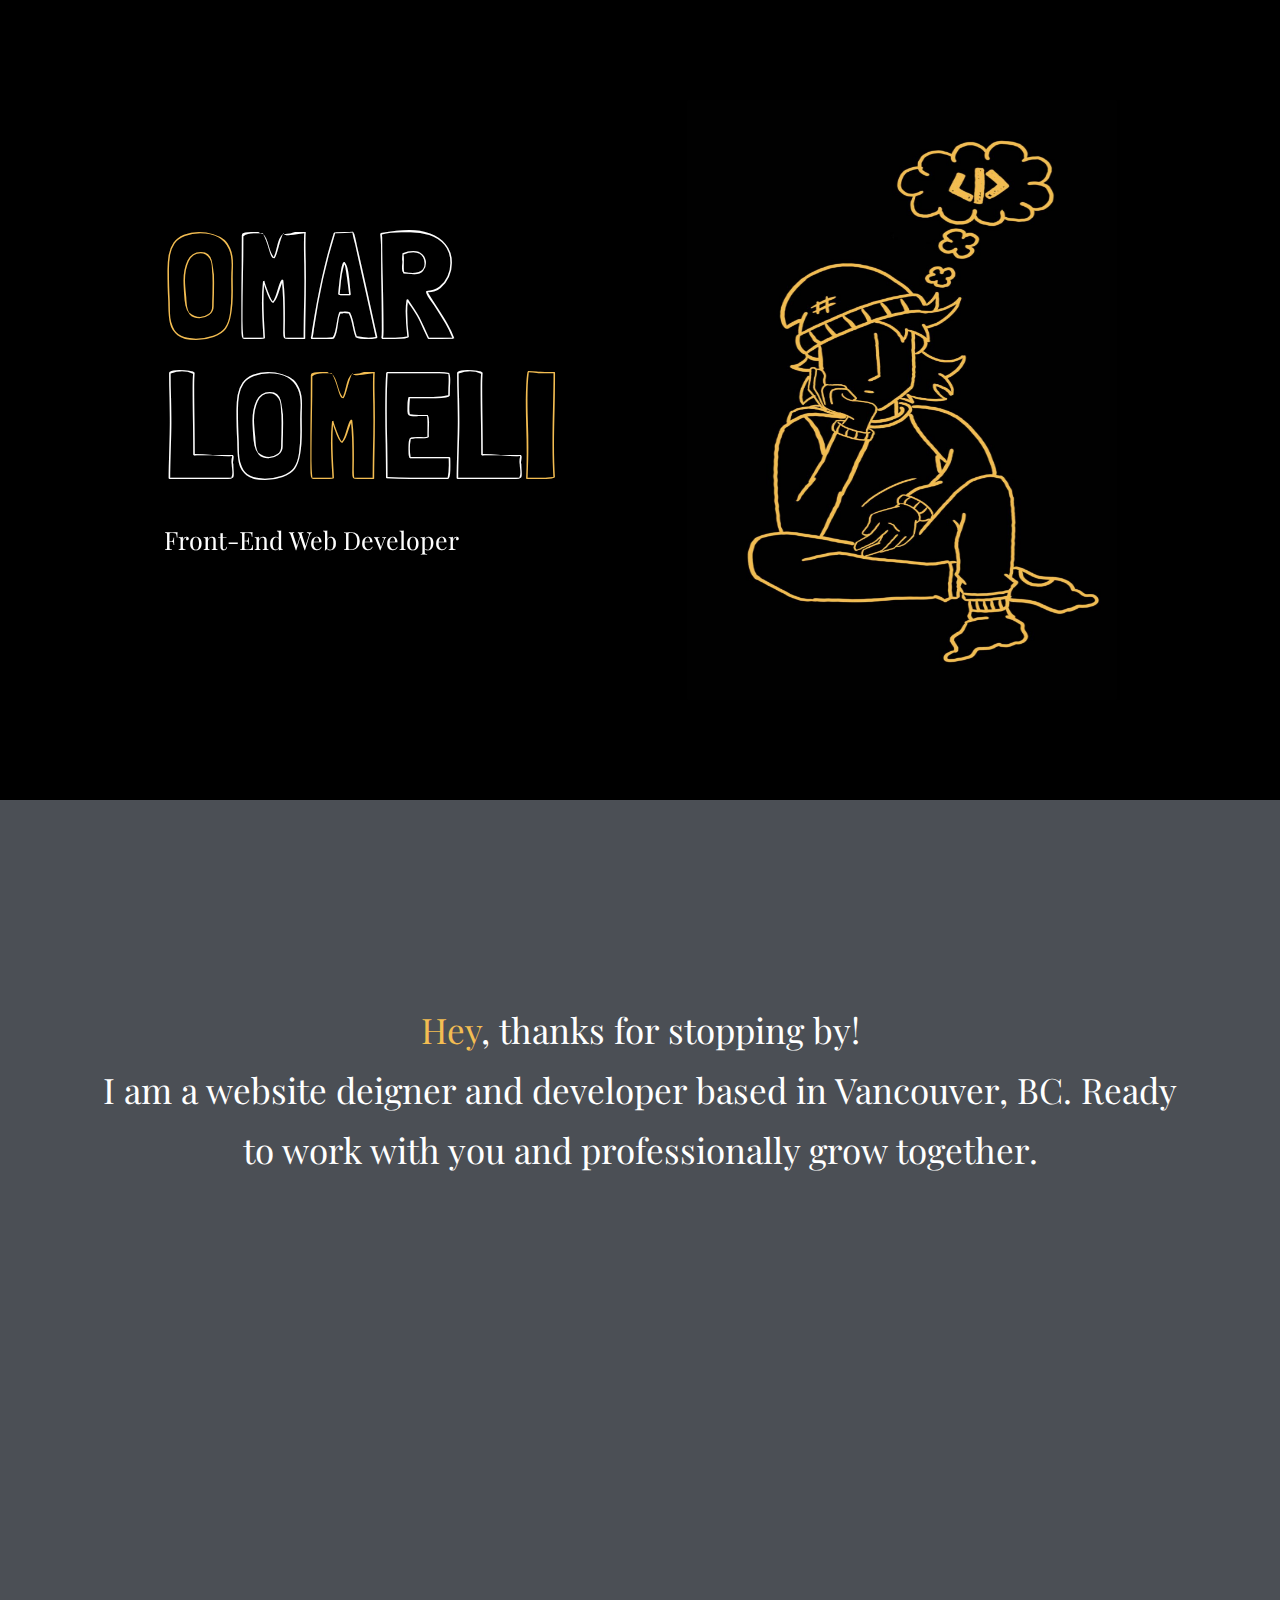
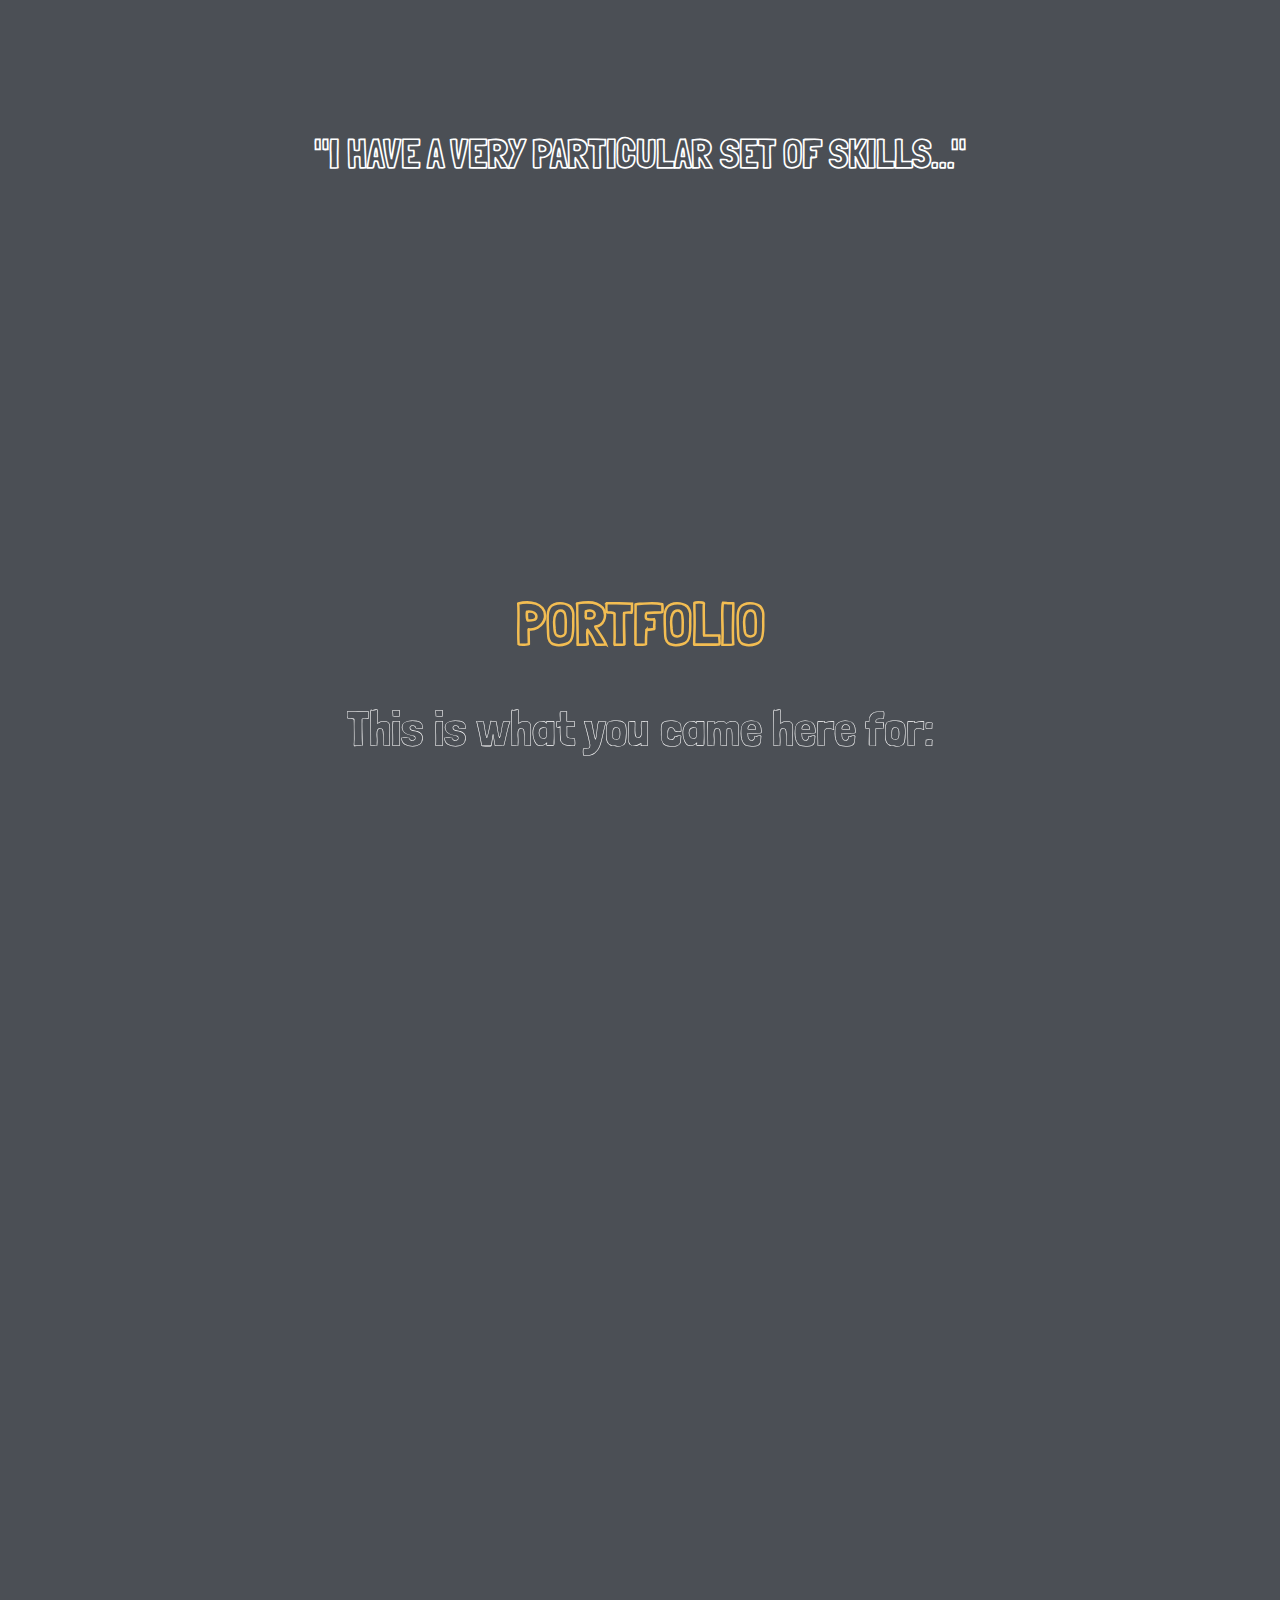
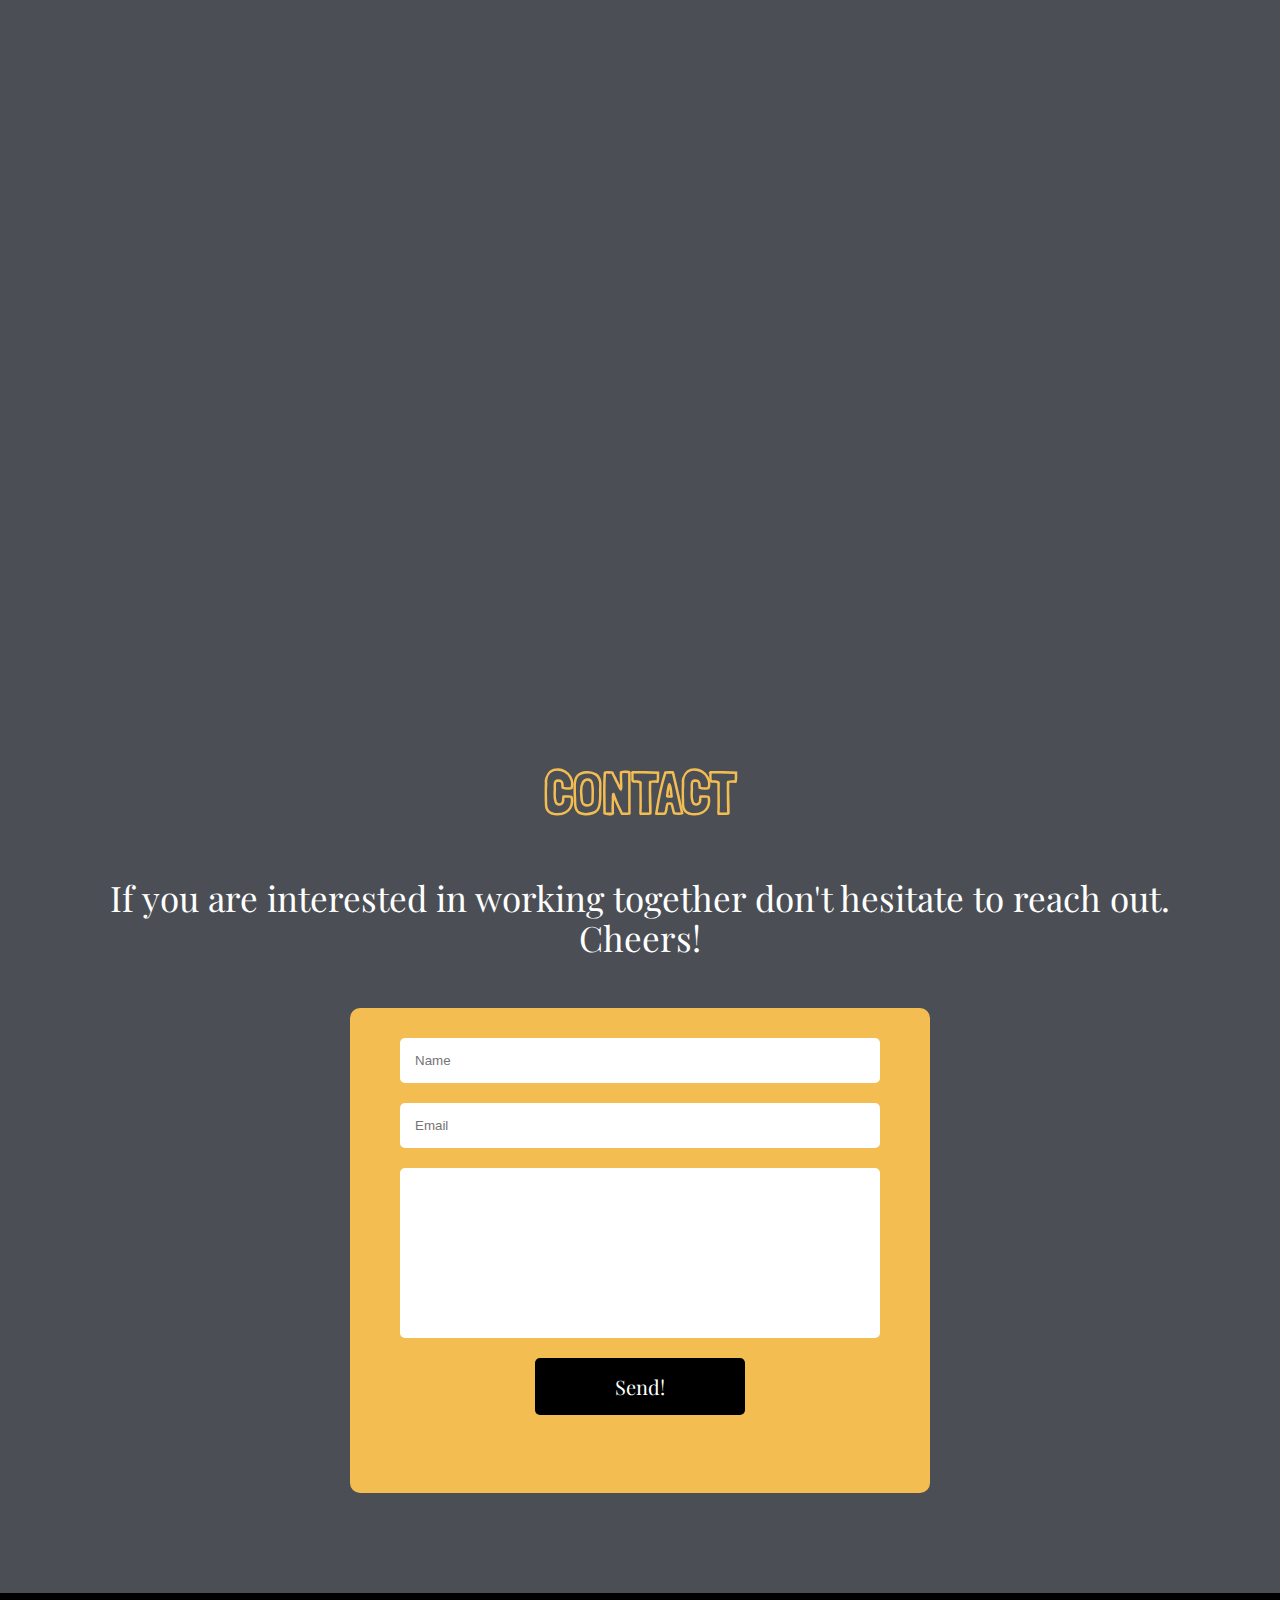
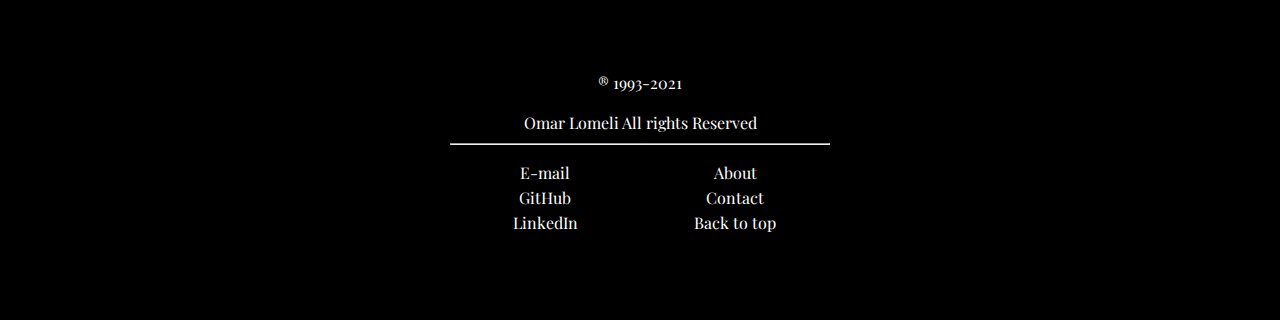
==== index.html @ af2bbfe7 "add fucntional contact form" ====
<!DOCTYPE html>
<html lang="en">
<head>
    <meta charset="UTF-8">
    <meta http-equiv="X-UA-Compatible" content="IE=edge">
    <meta name="viewport" content="width=device-width, initial-scale=1.0">
    <meta name="description" content="omar Lomeli front-end web developer portfolio website">
    <meta name="keywords" content="web, developer, front-end, design, resume, portfolio, vancouver HTML, CSS, JavaScript, sass">
    <link rel="stylesheet" href="css/style.css">
    <!-- fav icon  -->
    <link rel="apple-touch-icon" sizes="180x180" href="images/apple-touch-icon.png">
    <link rel="icon" type="image/png" sizes="32x32" href="images/favicon-32x32.png">
    <link rel="icon" type="image/png" sizes="16x16" href="images/favicon-16x16.png">
    <link rel="manifest" href="/site.webmanifest">
    <!-- AOS animation  -->
    <link href="https://unpkg.com/aos@2.3.1/dist/aos.css" rel="stylesheet">
    <!-- font awesome  -->
    <link rel="stylesheet" href="https://pro.fontawesome.com/releases/v5.10.0/css/all.css" integrity="sha384-AYmEC3Yw5cVb3ZcuHtOA93w35dYTsvhLPVnYs9eStHfGJvOvKxVfELGroGkvsg+p" crossorigin="anonymous"/>
    <title>Omar Lomeli &reg;</title>
</head>
<body>
    <nav class='main-nav'>
        <i data-aos="fade-left" data-aos-delay="300" class="fas fa-bars menu"></i>
        <div class='ham-menu'>
            <ul>
                <li class='menu-link'><a href="#portfolio">Portfolio</a></li>
                <li><a href="about.html">About</a></li>
                <li class='menu-link'><a href="#contact">Contact</a></li>
            </ul>
        </div>
    </nav>
    <section class='hero'>
        <div class="container">
            <h1 data-aos="fade-down" data-aos-delay="400" ><span>o</span>mar<br>lo<span>m</span>el<span>i</span></h1>
            <p data-aos="fade-down" data-aos-delay="550">Front-End Web Developer</p>
        </div>

        <div data-aos="fade-left" data-aos-once="true" data-aos-delay="1000"class='illustration-container'>
            <img class="hero-illustration" src="images/Me 2.png" alt="omar">
        </div>
    </section>
    <main>
        <section class='intro'>
            <div class="description">
                <p><span>Hey</span>, thanks for stopping by!<br> I am a website deigner and 
                developer based in Vancouver, BC. Ready to work with you and professionally grow together.</p>
            </div>

            <div class="profile">
                <img data-aos="fade-up-right" class='me-pic' src="images/me.JPG" alt="profile-omar">
            </div>

            <!-- <div class="van-skyline">
                <img src="#" alt="van-sky">
            </div> -->
        </section>

        <section class='skills-container'>
            <div>
                <h2>"I have a very particular set of skills..."</h2>
            </div>

            <div class='icons-container'>
                <i  data-aos="fade-up"  data-aos-delay="300" data-aos-once="true" class="fab fa-html5"></i>
                <i  data-aos="fade-up"  data-aos-delay="400" data-aos-once="true" class="fab fa-css3-alt"></i>
                <i  data-aos="fade-up"  data-aos-delay="500" data-aos-once="true" class="fab fa-js"></i>
                <i  data-aos="fade-up"  data-aos-delay="600" data-aos-once="true" class="fab fa-npm"></i>
                <i  data-aos="fade-up"  data-aos-delay="700" data-aos-once="true" class="fab fa-sass"></i>
                <i  data-aos="fade-up"  data-aos-delay="800" data-aos-once="true" class="fab fa-gulp"></i>
                <i  data-aos="fade-up"  data-aos-delay="900" data-aos-once="true" class="fab fa-node"></i>
                <i  data-aos="fade-up"  data-aos-delay="900" data-aos-once="true" class="fas fa-mobile-alt"></i>
            </div>
        </section>

        <section id="portfolio">
            <div>
                <h2>portfolio</h2>
                <p class='cheeky-txt'>This is what you came here for:</p>
            </div>
            <div class='desk-tabl-grid'>
                <div data-aos="fade-right" data-aos-once="true" class="portfolio-cards">
                    <img class='project-images' src="images/instanews.png" alt="project-one">
                    <div class='prjct-descrptn'>
                        <h3>New york Times API</h3>
                        <hr>
                        <p>One page website that fetches the
                            New York times top news of the 
                            Day using its API.
                            </p>
                        <a href="https://om-an27.github.io/Instanews/" target='_blank'>See it <span>live</span>!</a>
                        <!-- <span class='tooltip'>Code</span> -->
                    </div>
                    <!-- <i class="fas fa-code imgs"></i> -->
                </div>
                <div data-aos="fade-left" data-aos-once="true" class="portfolio-cards">
                    <img class='project-images' src="images/aloha.png" alt="project-one">
                    <div class='prjct-descrptn'>
                        <h3>Aloha Clothing</h3>
                        <hr>
                        <p>One page clothing website 
                            That shows the latest trends of products of the store!                    
                            </p>
                        <a href="https://om-an27.github.io/Aloha-Website/" target='_blank'>See it <span>live</span>!</a>
                    </div>
                    <!-- <i class="fas fa-code imgs"></i> -->
                </div>
                <div data-aos="fade-right" data-aos-once="true"class="portfolio-cards">
                    <img class='project-images' src="images/wedding.png" alt="project-one">
                    <div class='prjct-descrptn'>
                        <h3>My Wedding</h3>
                        <hr>
                        <p>My own  personal website for  
                            The day I tie the knot. You can come
                            If you want, just let me know. 
                            </p>
                        <a href="https://om-an27.github.io/Wedding-Website/" target='_blank'>See it <span>live</span>!</a>
                    </div>
                    <!-- <a href="https://github.com/OM-AN27/Wedding-Website"><i class="fas fa-code imgs"></i></a> -->
                </div>
                <div data-aos="fade-right" data-aos-once="true"class="portfolio-cards weather-card">
                   
                </div>
            </div>
        </section>

        <section id='contact'>
            <div>
                <h2>contact</h2>
                <p>If you are interested in working together don't hesitate to reach out. Cheers!</p>
            </div>
        </section>
    </main>
    
    <section class='contact-form'>
        <form action='https://formspree.io/f/mvodnyba' method="POST">
            <input name='name' type="text" placeholder="Name" required>
            <input name='email' type="email" placeholder="Email" required>
            <textarea name="message" id="" cols="30" rows="10"></textarea>
            <button class='sbmt-btn' onclick='alert("Thnak you! I will get back to you as soon as i can.")'type="submit">Send!</button>
        </form>
        <div class='contact-icons'>
           <a href="mailto:o.a.1027@outlook.com"><i class="fas fa-at"></i></a>
            <a href="https://github.com/OM-AN27"><i class="fab fa-github"></i></a>
            <a href="https://www.linkedin.com/in/omar-lomeli/"><i class="fab fa-linkedin"></i></a>
        </div>
    </section>

    <footer>
        <div>
            <p>&reg; 1993-2021</p>
            <p class='brand'>Omar Lomeli All rights Reserved</p>
            <hr>
            <div class="footer-list-grid">
                <div>
                    <ul>
                        <li><a href="mailto:o.a.1027@outlook.com">E-mail</a></li>
                        <li><a href="https://github.com/OM-AN27">GitHub</a></li>
                        <li><a href="https://www.linkedin.com/in/omar-lomeli/">LinkedIn</a></li>
                    </ul>
                </div>
                <div>
                    <ul>
                        <li><a href="about.html">About</a></li>
                        <li><a href="#contact">Contact</a></li>
                        <li><a href="#">Back to top</a></li>
                    </ul>
                </div>
            </div>
        </div>

        <!-- <div>
            <img src="#" alt="van-sky-white">
        </div> -->
    </footer>
    <script src="https://ajax.googleapis.com/ajax/libs/jquery/3.5.1/jquery.min.js"></script>
    <script src="js/main.js"></script>
    <script src="https://unpkg.com/aos@2.3.1/dist/aos.js"></script>
    <script> AOS.init();</script>
</body>
</html>
---- css/style.css ----
@import url("https://fonts.googleapis.com/css2?family=Londrina+Outline&family=Playfair+Display&display=swap");
* {
  margin: 0;
  padding: 0;
  box-sizing: border-box; }

html {
  scroll-behavior: smooth; }

body {
  background-color: #4b4f55; }

main {
  padding: 0px 40px; }
  @media screen and (min-width: 600px) {
    main {
      padding: 0px 100px; } }

section {
  margin-bottom: 100px; }
  @media screen and (min-width: 1240px) {
    section {
      margin-bottom: 200px; } }

span {
  color: #f3bd52; }

hr {
  color: #f3bd52; }

a {
  text-decoration: none;
  color: white; }

li {
  list-style: none;
  font-family: "Playfair Display", serif; }

h1 {
  text-transform: uppercase;
  font-family: "Londrina Outline";
  font-size: 90px;
  font-weight: 1;
  color: white;
  line-height: 80px; }
  @media screen and (min-width: 600px) {
    h1 {
      font-size: 96px; } }
  @media screen and (min-width: 1240px) {
    h1 {
      font-size: 150px;
      line-height: 140px; } }

h2 {
  text-align: center;
  text-transform: uppercase;
  font-family: "Londrina Outline";
  color: #f3bd52;
  font-size: 40px; }
  @media screen and (min-width: 600px) {
    h2 {
      font-size: 60px; } }

p {
  font-family: "Playfair Display", serif;
  color: #fff;
  font-size: 27px;
  line-height: 40px; }
  @media screen and (min-width: 600px) {
    p {
      font-size: 25px; } }
  @media screen and (min-width: 1240px) {
    p {
      font-size: 35px; } }

.main-nav {
  position: fixed;
  width: 100%;
  text-align: end;
  background-color: black;
  z-index: 1000; }
  .main-nav i {
    font-size: 30px;
    color: #f3bd52;
    margin: 30px;
    cursor: pointer; }
    .main-nav i:hover {
      color: white; }
  .main-nav .ham-menu {
    display: none; }
  .main-nav .active {
    display: flex;
    justify-content: center;
    align-items: center;
    width: 100%;
    height: 100vh;
    position: absolute;
    z-index: 99;
    background-color: #f3bd52;
    text-align: center; }
    .main-nav .active li {
      font-size: 30px;
      margin-top: 20px; }

.hero {
  display: flex;
  flex-direction: column;
  justify-content: center;
  width: 100%;
  height: 800px;
  background-color: black;
  padding: 0px 40px; }
  @media screen and (min-width: 600px) {
    .hero {
      flex-direction: row;
      justify-content: space-around;
      align-items: center;
      padding: 0px 100px; } }
  .hero p {
    font-size: 25px;
    margin-bottom: 10px; }
    @media screen and (min-width: 1240px) {
      .hero p {
        margin: 25px 0px; } }
  .hero .illustration-container {
    display: flex;
    justify-content: center;
    margin-top: 30px; }
    @media screen and (min-width: 1240px) {
      .hero .illustration-container {
        margin-top: 0; } }
    .hero .illustration-container .hero-illustration {
      width: 280px;
      height: 350px; }
      @media screen and (min-width: 1240px) {
        .hero .illustration-container .hero-illustration {
          width: 430px;
          height: 600px; } }

@media screen and (min-width: 600px) {
  .intro {
    display: grid;
    grid-template-columns: 1fr;
    align-items: center; } }
.intro .profile {
  display: flex;
  justify-content: center;
  margin: 50px 0px;
  position: relative; }
  @media screen and (min-width: 1240px) {
    .intro .profile {
      margin: 0; } }
.intro .me-pic {
  width: 170px;
  height: 170px;
  border-radius: 50%; }
  @media screen and (min-width: 600px) {
    .intro .me-pic {
      width: 190px;
      height: 190px; } }
  @media screen and (min-width: 1240px) {
    .intro .me-pic {
      width: 300px;
      height: 300px;
      margin-top: 50px; } }
@media screen and (min-width: 600px) {
  .intro p {
    text-align: center; } }
@media screen and (min-width: 1240px) {
  .intro p {
    line-height: 60px; } }

.skills-container h2 {
  font-size: 30px;
  color: white;
  margin-bottom: 90px; }
  @media screen and (min-width: 600px) {
    .skills-container h2 {
      font-size: 40px; } }
.skills-container .icons-container {
  display: grid;
  grid-template-columns: 1fr 1fr;
  text-align: center; }
  @media screen and (min-width: 600px) {
    .skills-container .icons-container {
      grid-template-columns: repeat(3, 1fr); } }
  @media screen and (min-width: 1240px) {
    .skills-container .icons-container {
      grid-template-columns: repeat(4, 1fr); } }
  .skills-container .icons-container i {
    font-size: 80px;
    color: white;
    margin: 30px 0px; }

#portfolio h2 {
  margin-bottom: 50px; }
#portfolio .cheeky-txt {
  color: white;
  font-family: "Londrina Outline";
  font-size: 30px;
  margin-bottom: 50px; }
  @media screen and (min-width: 600px) {
    #portfolio .cheeky-txt {
      text-align: center; } }
  @media screen and (min-width: 1240px) {
    #portfolio .cheeky-txt {
      font-size: 50px;
      margin-bottom: 100px; } }
#portfolio .desk-tabl-grid {
  display: grid;
  grid-template-columns: 1fr;
  gap: 20px;
  overflow: hidden; }
  @media screen and (min-width: 600px) {
    #portfolio .desk-tabl-grid {
      grid-template-columns: repeat(2, 1fr); } }
  @media screen and (min-width: 1240px) {
    #portfolio .desk-tabl-grid {
      grid-template-columns: repeat(2, 1fr); } }
#portfolio .portfolio-cards {
  background-color: #0009;
  border-radius: 5px;
  font-family: "Playfair Display", serif;
  position: relative; }
  #portfolio .portfolio-cards .project-images {
    width: 100%;
    height: 200px; }
    @media screen and (min-width: 1240px) {
      #portfolio .portfolio-cards .project-images {
        height: 400px; } }
  #portfolio .portfolio-cards .prjct-descrptn {
    padding: 30px; }
  #portfolio .portfolio-cards h3 {
    color: white;
    margin-bottom: 12px; }
  #portfolio .portfolio-cards p {
    font-size: 16px;
    color: #fff9;
    line-height: 30px;
    margin: 20px 0px 40px; }
  #portfolio .portfolio-cards a {
    padding: 10px;
    border: 2px solid white;
    border-radius: 5px; }
  #portfolio .portfolio-cards .w-overlay {
    display: flex;
    justify-content: center;
    align-items: center;
    background-image: linear-gradient(90deg, rgba(0, 0, 0, 0.3), rgba(0, 0, 0, 0.3)), url("../images/vancouver.jpg");
    background-repeat: no-repeat;
    background-size: cover;
    border-radius: 0px; }
  #portfolio .portfolio-cards .forecast-degrees {
    font-size: 80px;
    color: white; }
  #portfolio .portfolio-cards .tooltip {
    visibility: visible;
    width: 60px;
    background-color: #555;
    color: white;
    text-align: center;
    border-radius: 6px;
    padding: 5px 0;
    position: absolute;
    right: 10px;
    bottom: 60px; }
    #portfolio .portfolio-cards .tooltip::after {
      content: "";
      position: absolute;
      top: 100%;
      left: 80%;
      margin-left: -5px;
      border-width: 5px;
      border-style: solid;
      border-color: #555 transparent transparent transparent; }
  #portfolio .portfolio-cards i {
    font-size: 30px;
    position: absolute;
    right: 10px;
    bottom: 10px;
    color: white;
    cursor: pointer; }
    #portfolio .portfolio-cards i:hover {
      color: #f3bd52;
      transition: .2s ease; }

#contact {
  margin-bottom: 0; }
  #contact p {
    color: white;
    text-align: center;
    margin: 50px 0px; }

.contact-form {
  margin-bottom: 0;
  background-color: #f3bd52; }
  @media screen and (min-width: 600px) {
    .contact-form {
      margin: 0px 100px 100px;
      border-radius: 10px; } }
  @media screen and (min-width: 1240px) {
    .contact-form {
      margin: 0px 350px 100px; } }
  .contact-form form {
    display: flex;
    flex-direction: column;
    padding: 20px; }
    @media screen and (min-width: 600px) {
      .contact-form form {
        padding: 20px 50px; } }
  .contact-form input {
    border: none;
    border-radius: 5px;
    padding: 15px;
    margin: 10px 0px; }
  .contact-form textarea {
    border: none;
    border-radius: 5px;
    margin: 10px 0px;
    padding: 10px;
    resize: none; }
  .contact-form .sbmt-btn {
    font-family: "Playfair Display", serif;
    color: white;
    font-size: 20px;
    margin-top: 10px;
    padding: 15px;
    border: none;
    border-radius: 5px;
    background-color: black;
    cursor: pointer; }
    @media screen and (min-width: 1240px) {
      .contact-form .sbmt-btn {
        align-self: center;
        padding: 15px 80px; } }
  .contact-form .contact-icons {
    text-align: center; }
    .contact-form .contact-icons i {
      font-size: 50px;
      color: white;
      margin: 20px 15px 40px; }
      @media screen and (min-width: 1240px) {
        .contact-form .contact-icons i {
          font-size: 50px; } }

footer {
  background-color: black;
  color: white;
  padding: 41px; }
  @media screen and (min-width: 600px) {
    footer {
      padding: 70px 150px; } }
  @media screen and (min-width: 1240px) {
    footer {
      padding: 70px 450px; } }
  footer p {
    font-size: 16px; }
    @media screen and (min-width: 1240px) {
      footer p {
        text-align: center; } }
  footer .footer-list-grid {
    display: grid;
    grid-template-columns: 1fr 1fr;
    margin: 15px 0px; }
  footer ul {
    line-height: 25px; }
    @media screen and (min-width: 1240px) {
      footer ul {
        text-align: center; } }

.body-margn {
  padding: 0px 40px;
  margin-bottom: 100px; }
  @media screen and (min-width: 600px) {
    .body-margn {
      padding: 100px; } }

.abt-container {
  height: 50vh;
  display: flex;
  align-items: center; }
  .abt-container h1 {
    transform: translateY(-40px); }
    @media screen and (min-width: 600px) {
      .abt-container h1 {
        transform: translateY(-70px); } }

.abt-description p {
  font-size: 16px;
  color: white; }
  @media screen and (min-width: 600px) {
    .abt-description p {
      font-size: 20px; } }
  @media screen and (min-width: 1240px) {
    .abt-description p {
      font-size: 25px;
      line-height: 40px; } }

.home-button {
  display: flex;
  justify-content: center;
  margin-top: 50px; }
  @media screen and (min-width: 600px) {
    .home-button {
      margin-top: 80px; } }
  .home-button a {
    padding: 10px 50px;
    border: 1px solid #f3bd52;
    font-size: 20px;
    font-family: "Playfair Display", serif; }
    @media screen and (min-width: 1240px) {
      .home-button a:hover {
        background: #f3bd52;
        transition: .3s ease; } }

/*# sourceMappingURL=style.css.map */
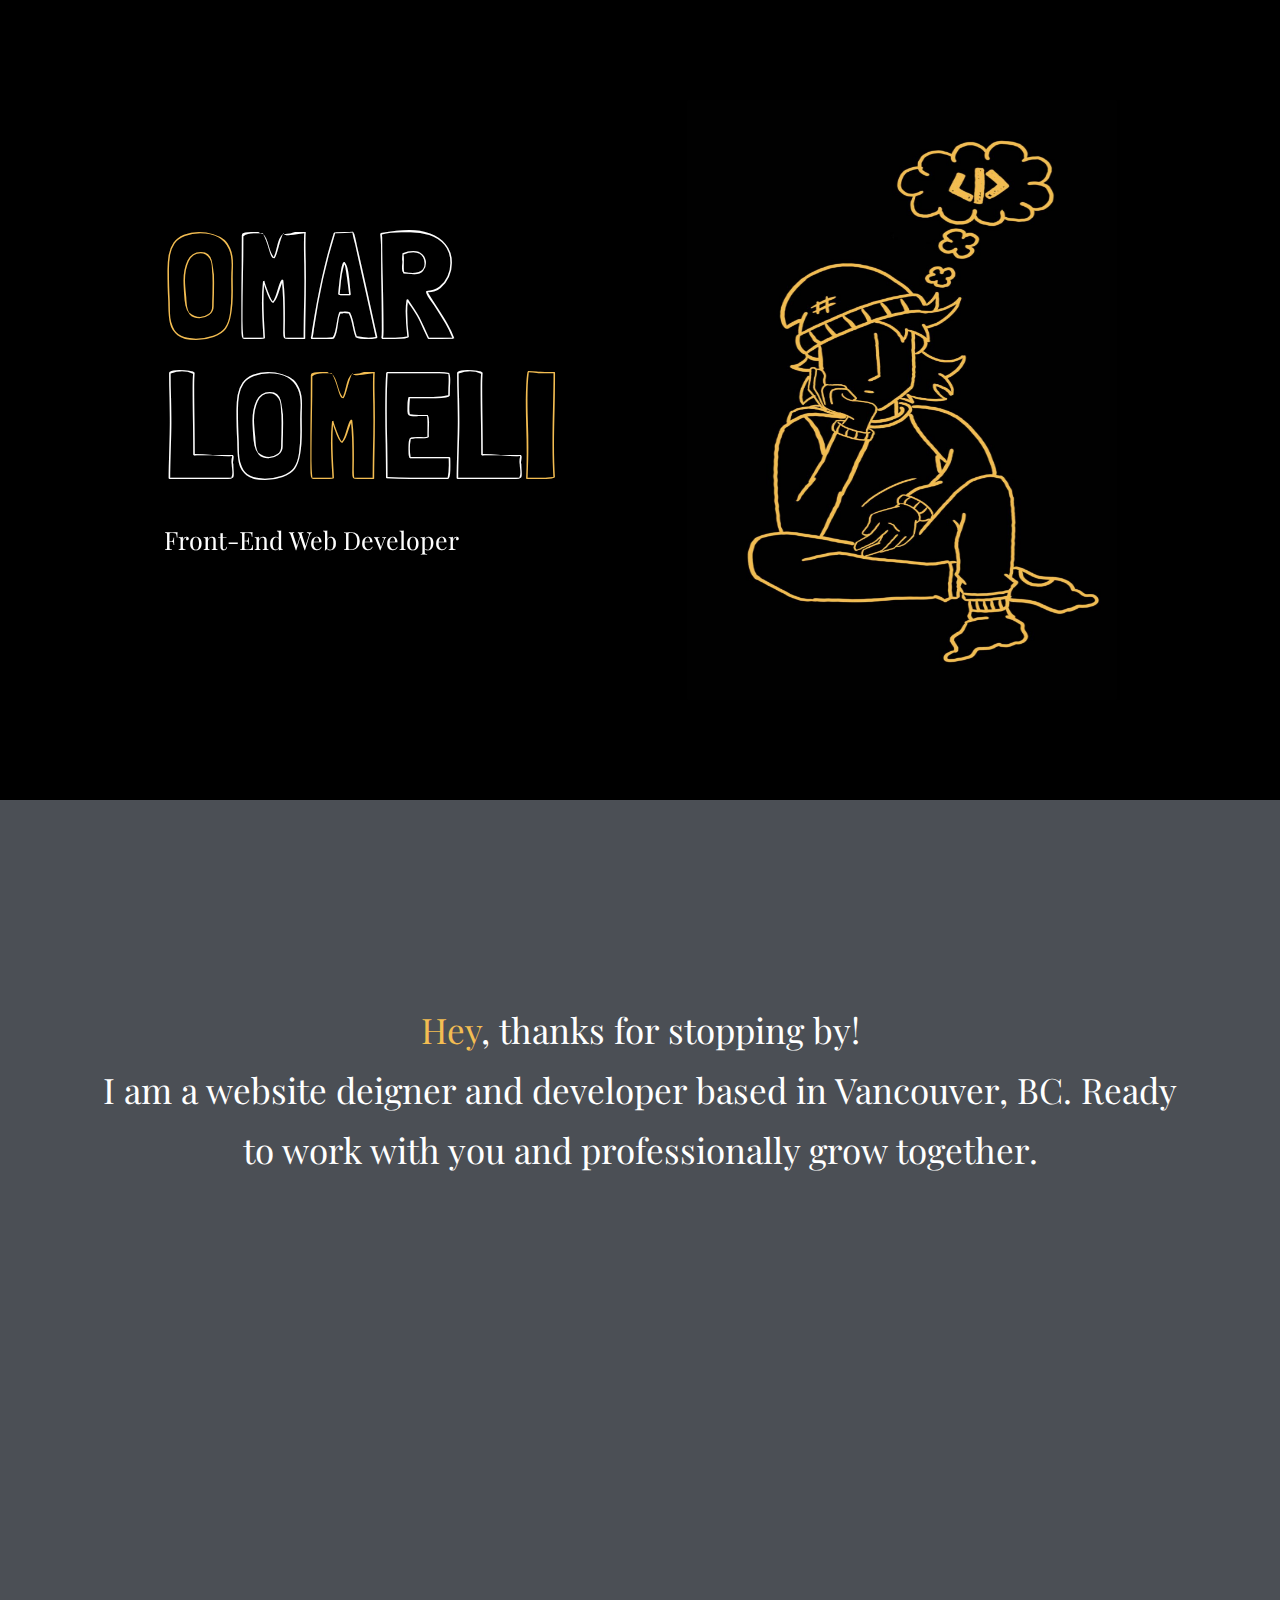
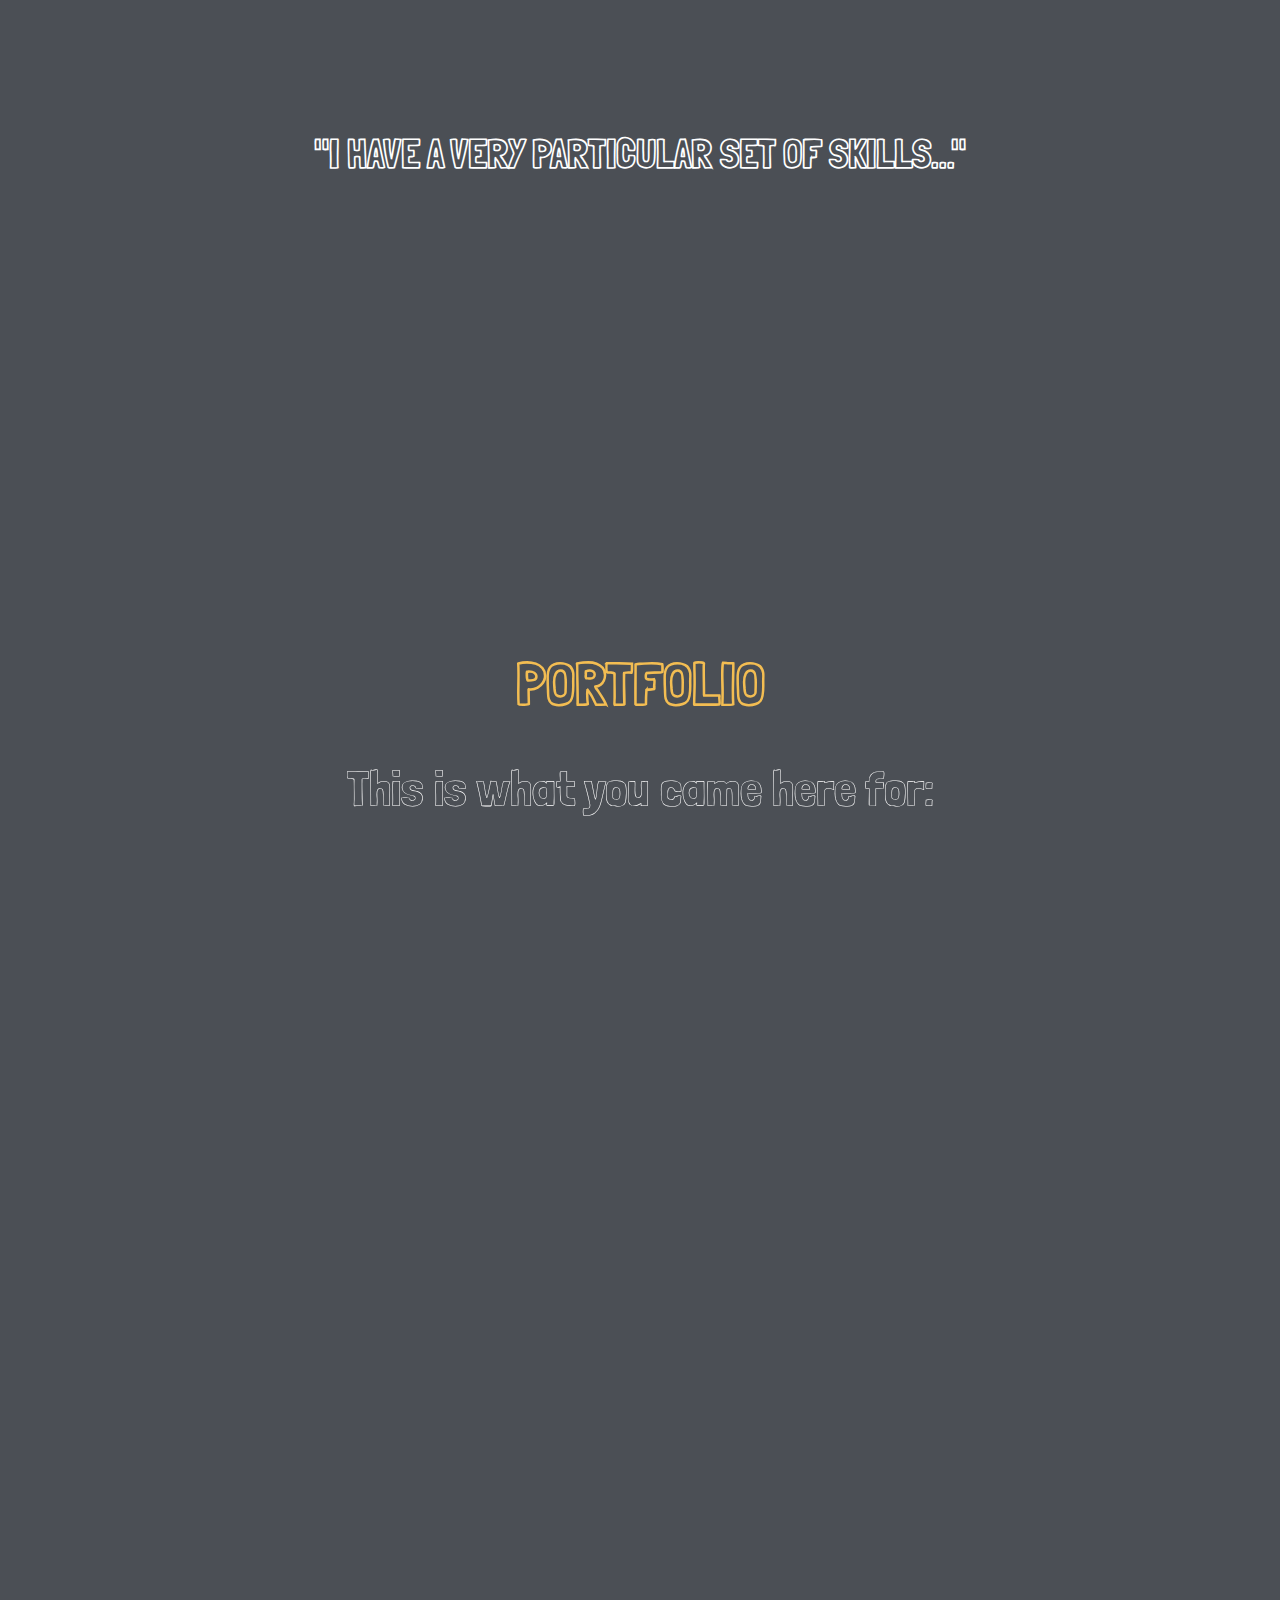
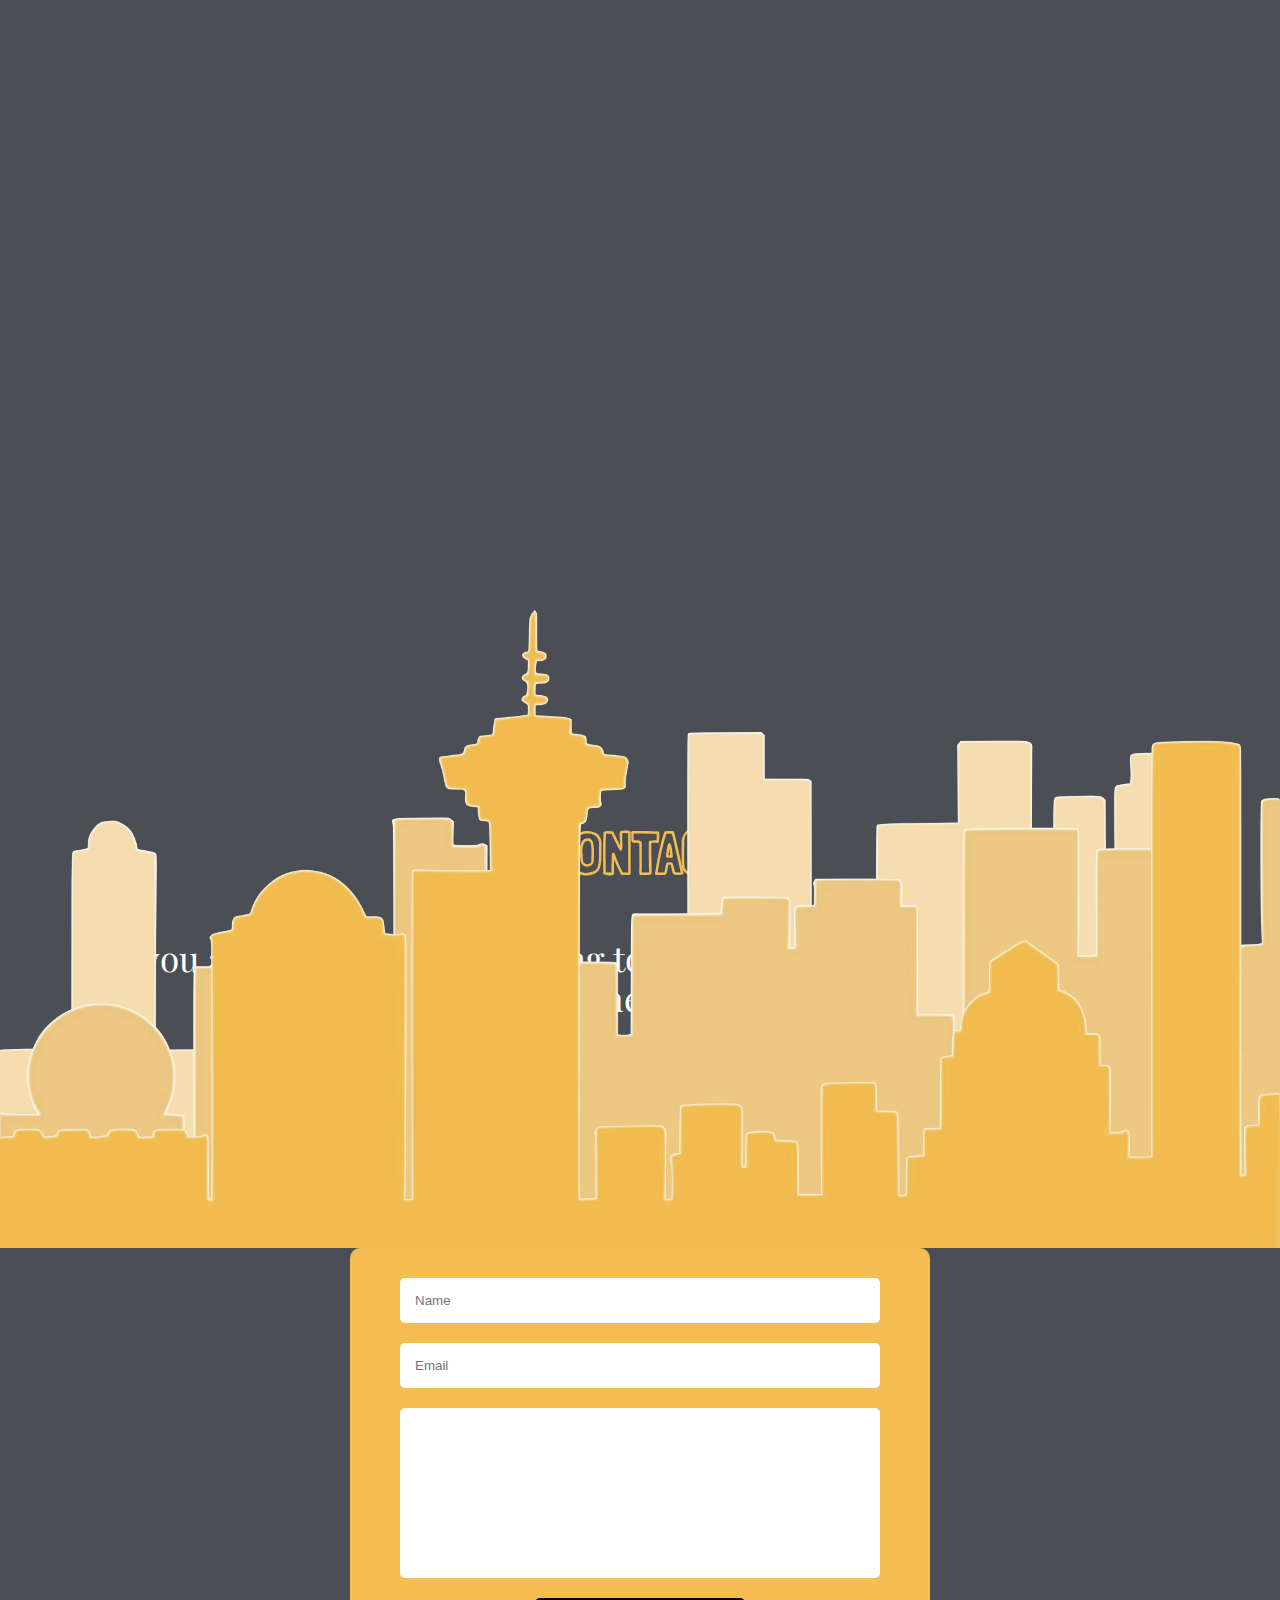
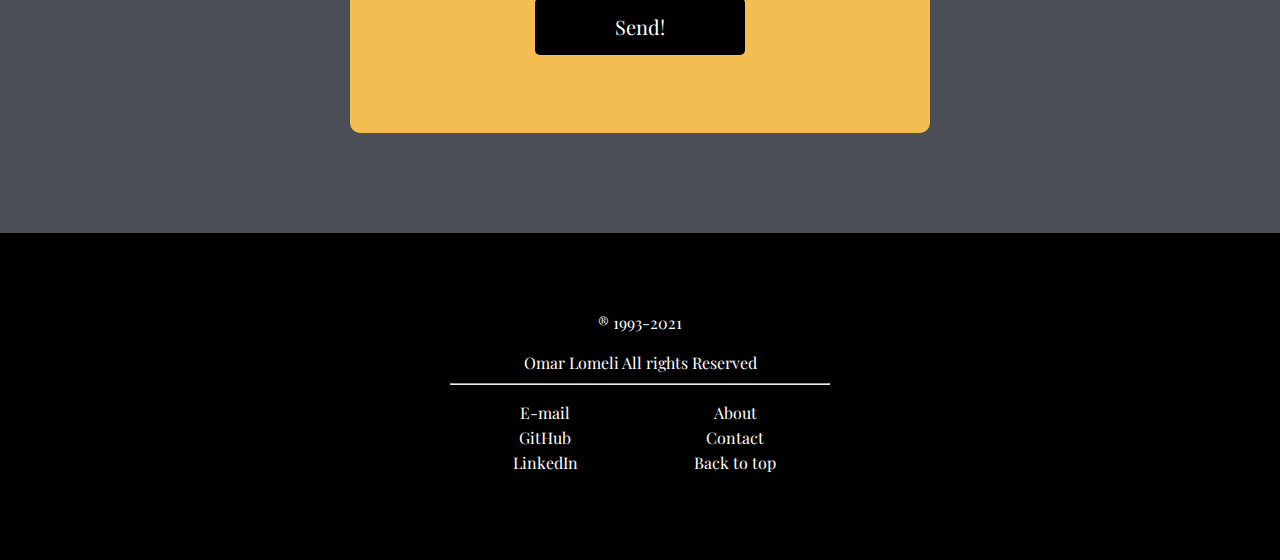
==== commit 7d09438c: "add vancouver illustration" ====
--- a/index.html
+++ b/index.html
@@ -39,20 +39,17 @@
             <img class="hero-illustration" src="images/Me 2.png" alt="omar">
         </div>
     </section>
+
     <main>
         <section class='intro'>
             <div class="description">
                 <p><span>Hey</span>, thanks for stopping by!<br> I am a website deigner and 
                 developer based in Vancouver, BC. Ready to work with you and professionally grow together.</p>
             </div>
-
+    
             <div class="profile">
                 <img data-aos="fade-up-right" class='me-pic' src="images/me.JPG" alt="profile-omar">
             </div>
-
-            <!-- <div class="van-skyline">
-                <img src="#" alt="van-sky">
-            </div> -->
         </section>
 
         <section class='skills-container'>
@@ -69,6 +66,7 @@
                 <i  data-aos="fade-up"  data-aos-delay="800" data-aos-once="true" class="fab fa-gulp"></i>
                 <i  data-aos="fade-up"  data-aos-delay="900" data-aos-once="true" class="fab fa-node"></i>
                 <i  data-aos="fade-up"  data-aos-delay="900" data-aos-once="true" class="fas fa-mobile-alt"></i>
+                <i  data-aos="fade-up"  data-aos-delay="1000" data-aos-once="true" class="fab fa-php"></i>
             </div>
         </section>
 
@@ -131,6 +129,11 @@
         </section>
     </main>
     
+    <div class="van-skyline">
+        <img class='van-1' src="images/Vanpng1.png" alt="van-sky">
+        <img class='van-2' src="images/Vanpng2.png" alt="van-sky">
+        <img class='van-3' src="images/Vanpng3.png" alt="van-sky">
+    </div>
     <section class='contact-form'>
         <form action='https://formspree.io/f/mvodnyba' method="POST">
             <input name='name' type="text" placeholder="Name" required>
--- a/css/style.css
+++ b/css/style.css
@@ -8,7 +8,9 @@
   scroll-behavior: smooth; }
 
 body {
-  background-color: #4b4f55; }
+  background-color: #4b4f55;
+  margin: 0 auto;
+  max-width: 1470px; }
 
 main {
   padding: 0px 40px; }
@@ -76,6 +78,7 @@
 .main-nav {
   position: fixed;
   width: 100%;
+  max-width: 1470px;
   text-align: end;
   background-color: black;
   z-index: 1000; }
@@ -291,6 +294,20 @@
     text-align: center;
     margin: 50px 0px; }
 
+.van-skyline {
+  position: relative;
+  height: 180px; }
+  .van-skyline img {
+    position: absolute;
+    bottom: 0;
+    width: 100%; }
+  .van-skyline .van-1 {
+    z-index: 3; }
+  .van-skyline .van-2 {
+    z-index: 2; }
+  .van-skyline .van-3 {
+    z-index: 1; }
+
 .contact-form {
   margin-bottom: 0;
   background-color: #f3bd52; }
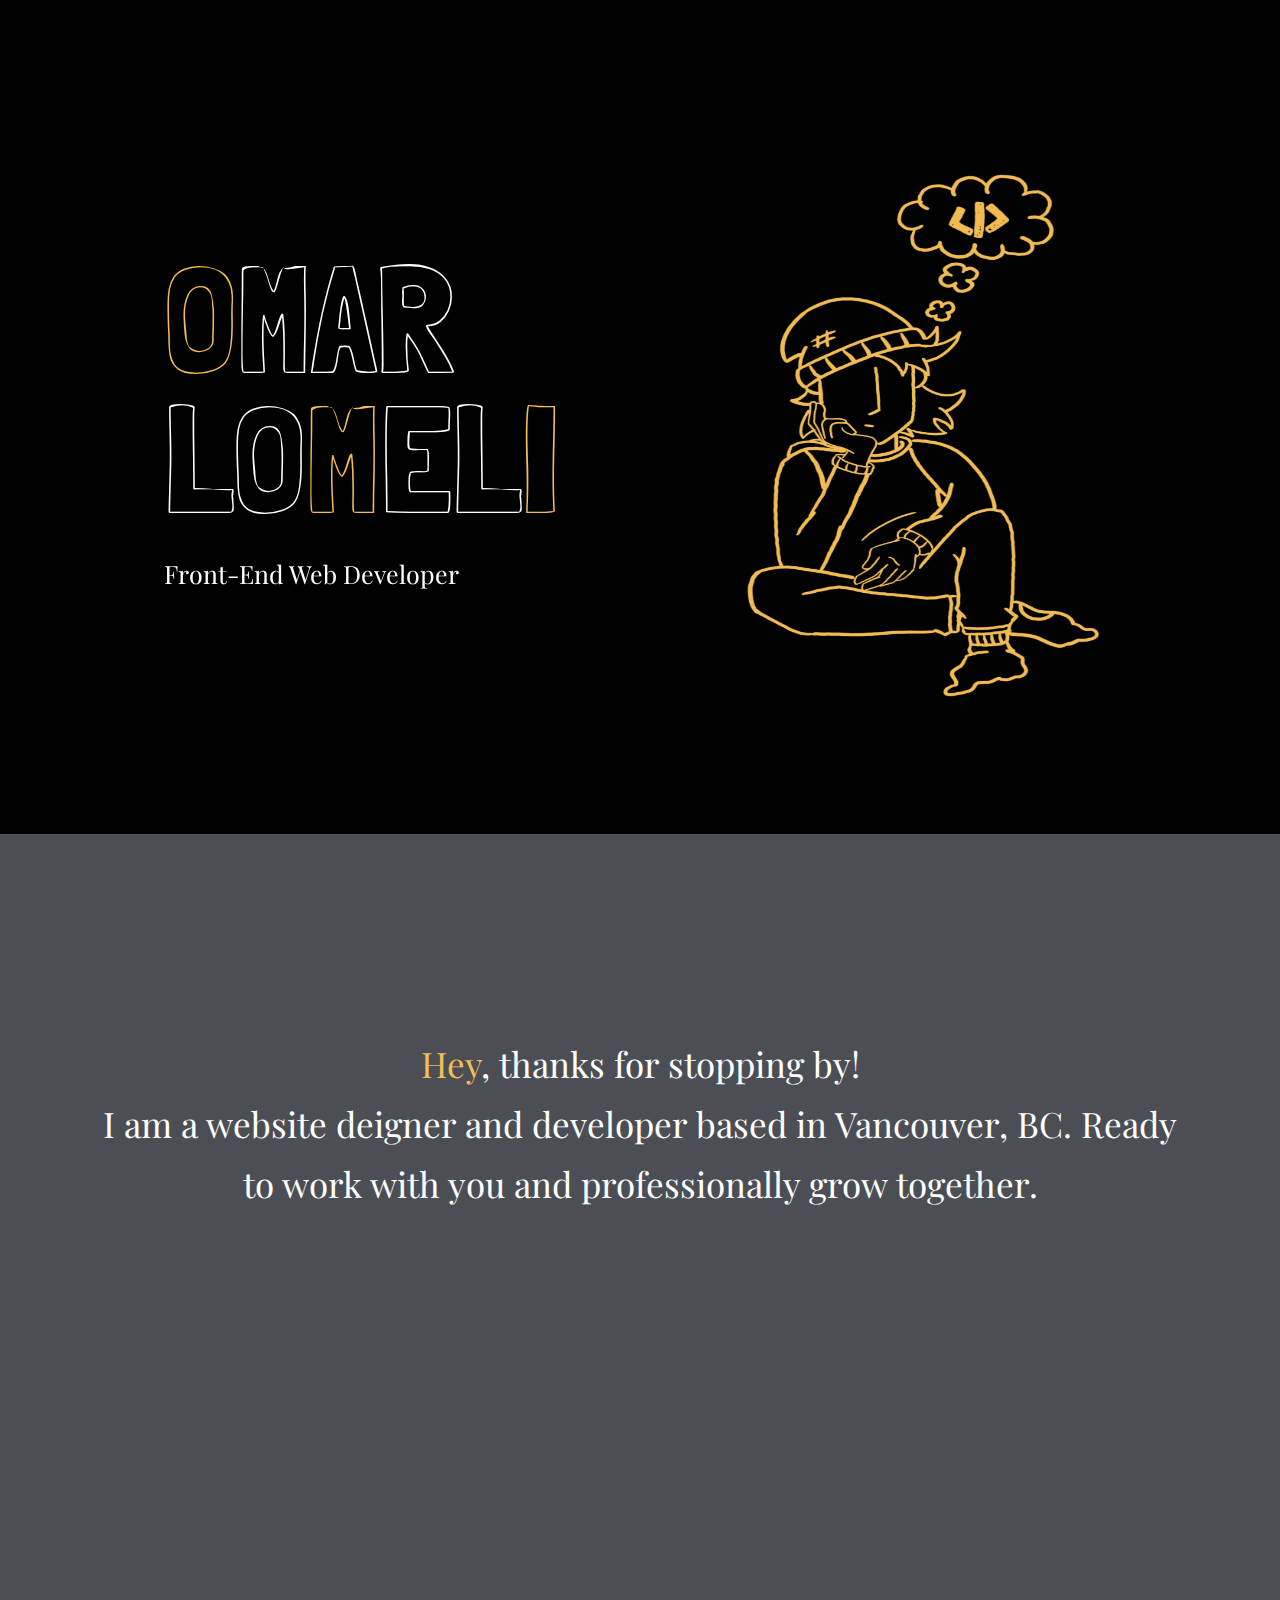
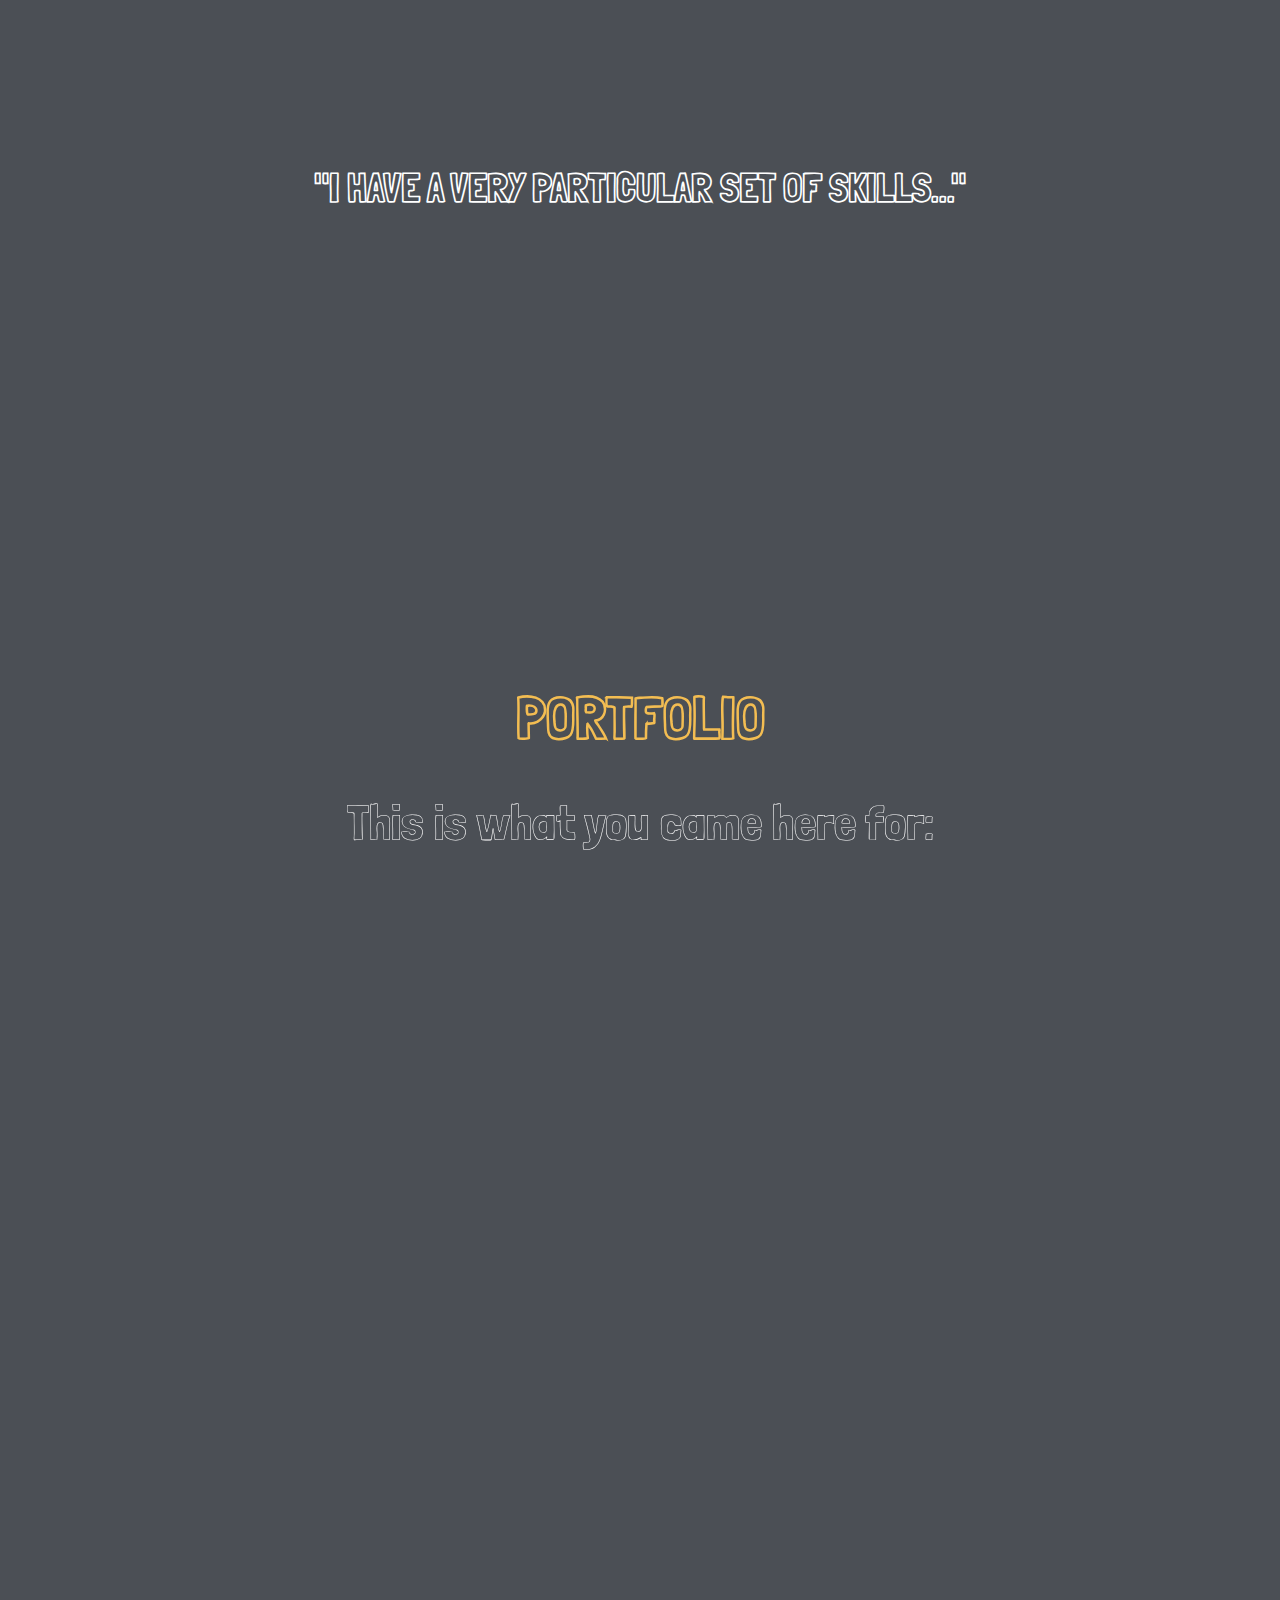
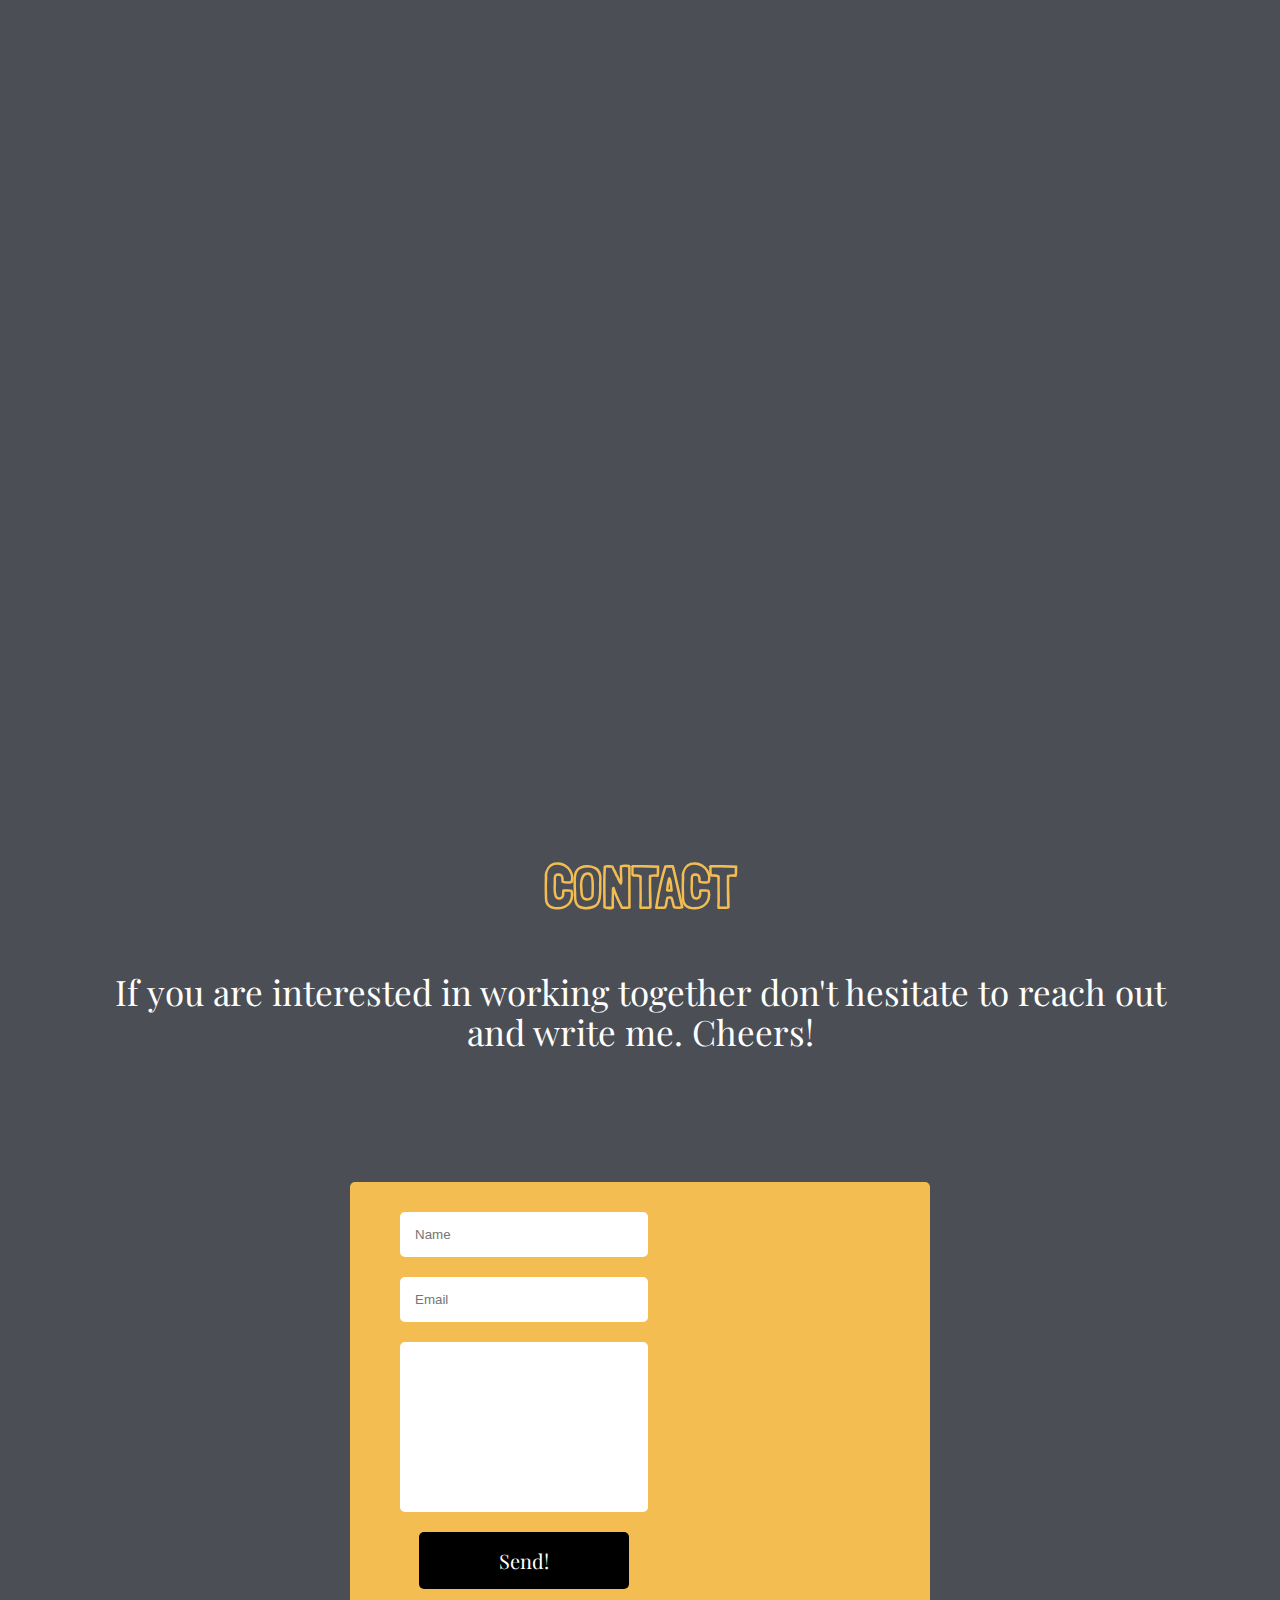
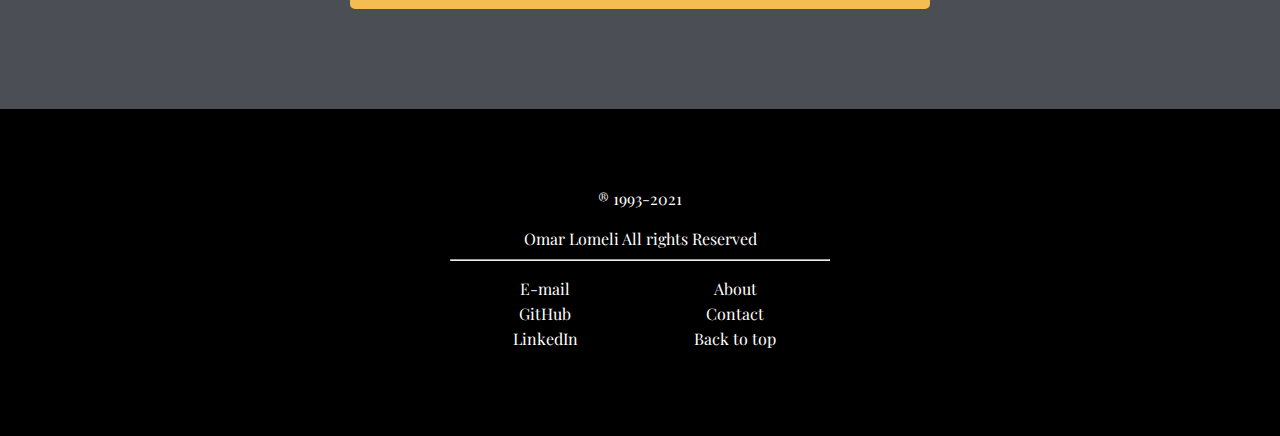
==== commit 18f7e9ac: "style illustration for contact section and start for desktop" ====
--- a/index.html
+++ b/index.html
@@ -122,9 +122,10 @@
         </section>
 
         <section id='contact'>
-            <div>
+            <div class='contact-flex-container'>
                 <h2>contact</h2>
-                <p>If you are interested in working together don't hesitate to reach out. Cheers!</p>
+                <p>If you are interested in working together don't hesitate to reach out and write me. Cheers!</p>
+                <i class="fas fa-chevron-down"></i>
             </div>
         </section>
     </main>
@@ -139,7 +140,7 @@
             <input name='name' type="text" placeholder="Name" required>
             <input name='email' type="email" placeholder="Email" required>
             <textarea name="message" id="" cols="30" rows="10"></textarea>
-            <button class='sbmt-btn' onclick='alert("Thnak you! I will get back to you as soon as i can.")'type="submit">Send!</button>
+            <button class='sbmt-btn'type="submit">Send!</button>
         </form>
         <div class='contact-icons'>
            <a href="mailto:o.a.1027@outlook.com"><i class="fas fa-at"></i></a>
@@ -170,10 +171,6 @@
                 </div>
             </div>
         </div>
-
-        <!-- <div>
-            <img src="#" alt="van-sky-white">
-        </div> -->
     </footer>
     <script src="https://ajax.googleapis.com/ajax/libs/jquery/3.5.1/jquery.min.js"></script>
     <script src="js/main.js"></script>
--- a/css/style.css
+++ b/css/style.css
@@ -76,7 +76,6 @@
       font-size: 35px; } }
 
 .main-nav {
-  position: fixed;
   width: 100%;
   max-width: 1470px;
   text-align: end;
@@ -289,14 +288,38 @@
 
 #contact {
   margin-bottom: 0; }
+  @media screen and (min-width: 1240px) {
+    #contact {
+      margin-bottom: 100px; } }
+  #contact .contact-flex-container {
+    display: flex;
+    flex-direction: column;
+    align-items: center; }
   #contact p {
     color: white;
     text-align: center;
-    margin: 50px 0px; }
-
+    margin: 50px 0px 30px; }
+  #contact i {
+    color: #f3bd52;
+    font-size: 40px;
+    animation: downArrow 2.5s infinite; }
+
+@keyframes downArrow {
+  0% {
+    opacity: 0;
+    transform: translateY(-15px); }
+  100% {
+    opacity: 1;
+    transform: translateY(0); } }
 .van-skyline {
   position: relative;
-  height: 180px; }
+  height: 220px; }
+  @media screen and (min-width: 600px) {
+    .van-skyline {
+      height: 480px; } }
+  @media screen and (min-width: 1240px) {
+    .van-skyline {
+      display: none; } }
   .van-skyline img {
     position: absolute;
     bottom: 0;
@@ -313,11 +336,12 @@
   background-color: #f3bd52; }
   @media screen and (min-width: 600px) {
     .contact-form {
-      margin: 0px 100px 100px;
-      border-radius: 10px; } }
+      display: grid;
+      grid-template-columns: 60% auto; } }
   @media screen and (min-width: 1240px) {
     .contact-form {
-      margin: 0px 350px 100px; } }
+      margin: 0px 350px 100px;
+      border-radius: 5px; } }
   .contact-form form {
     display: flex;
     flex-direction: column;
@@ -352,6 +376,10 @@
         padding: 15px 80px; } }
   .contact-form .contact-icons {
     text-align: center; }
+    @media screen and (min-width: 600px) {
+      .contact-form .contact-icons {
+        display: flex;
+        align-items: center; } }
     .contact-form .contact-icons i {
       font-size: 50px;
       color: white;
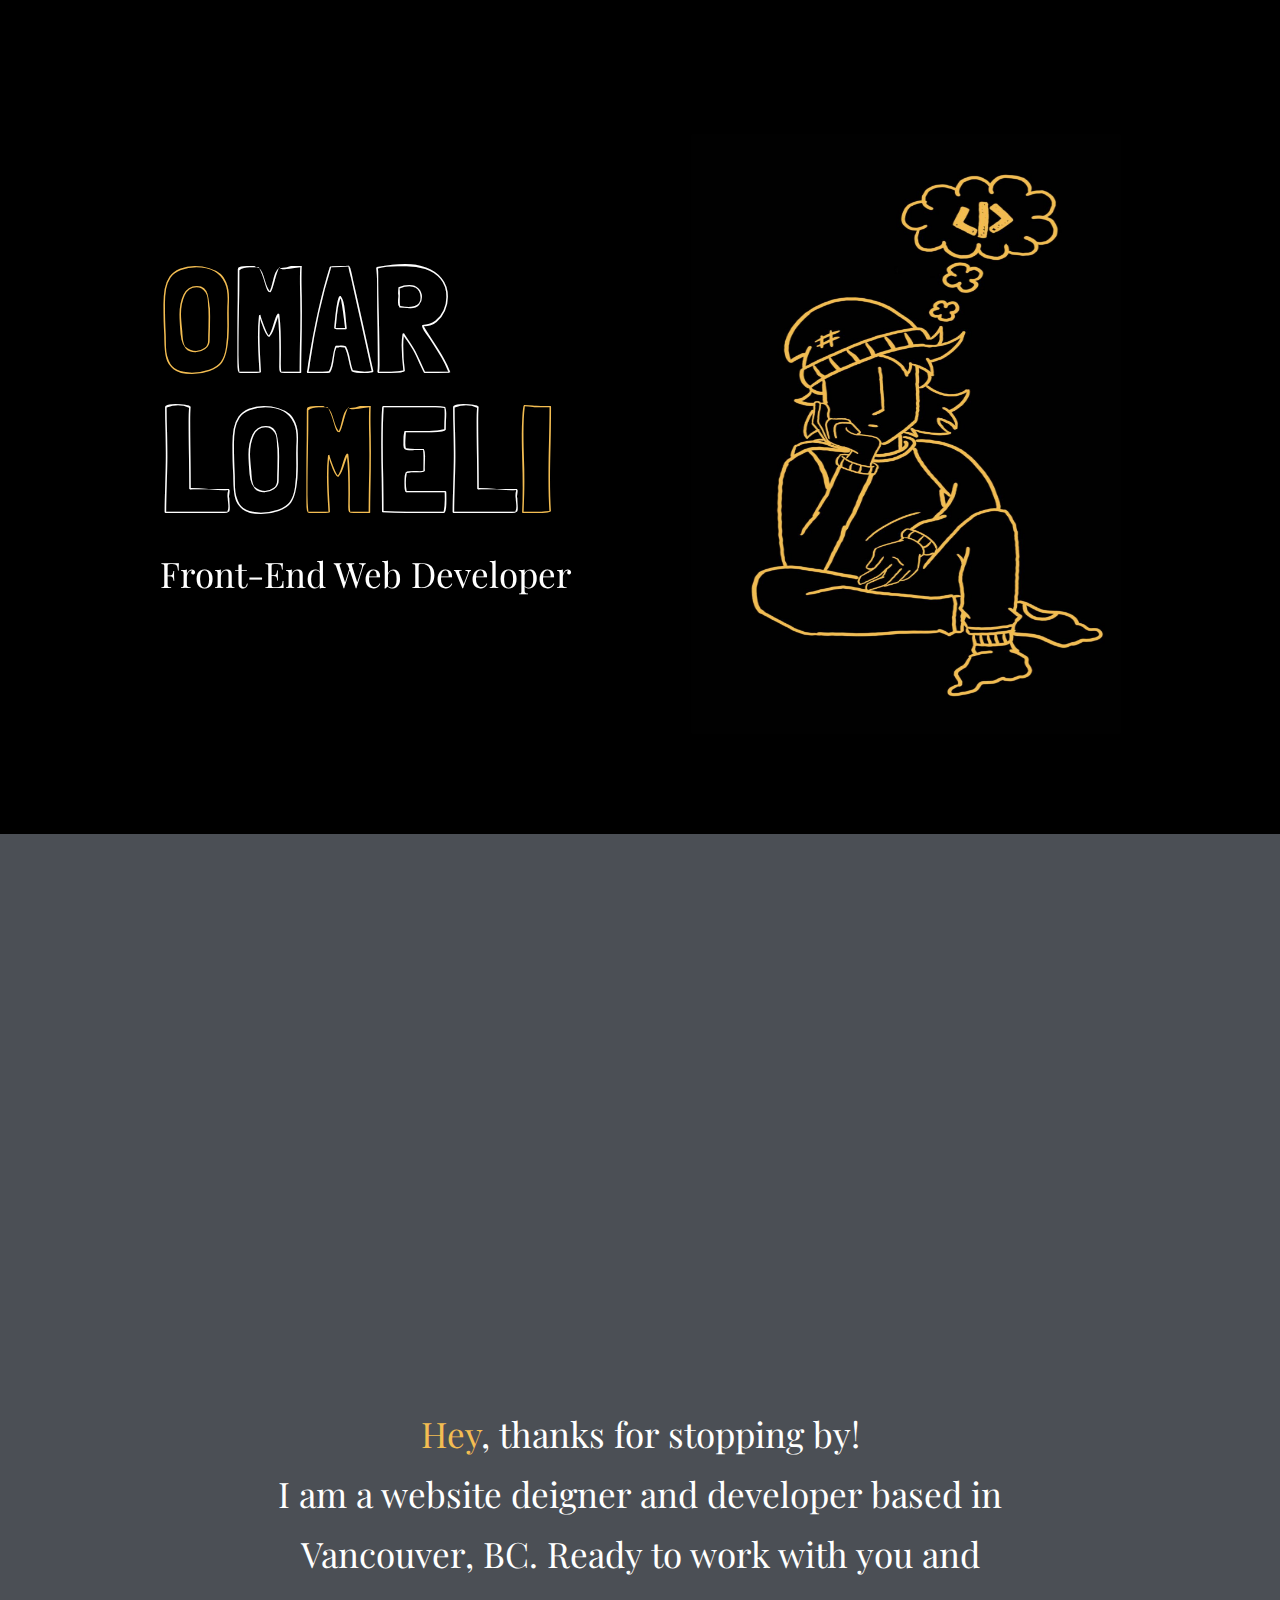
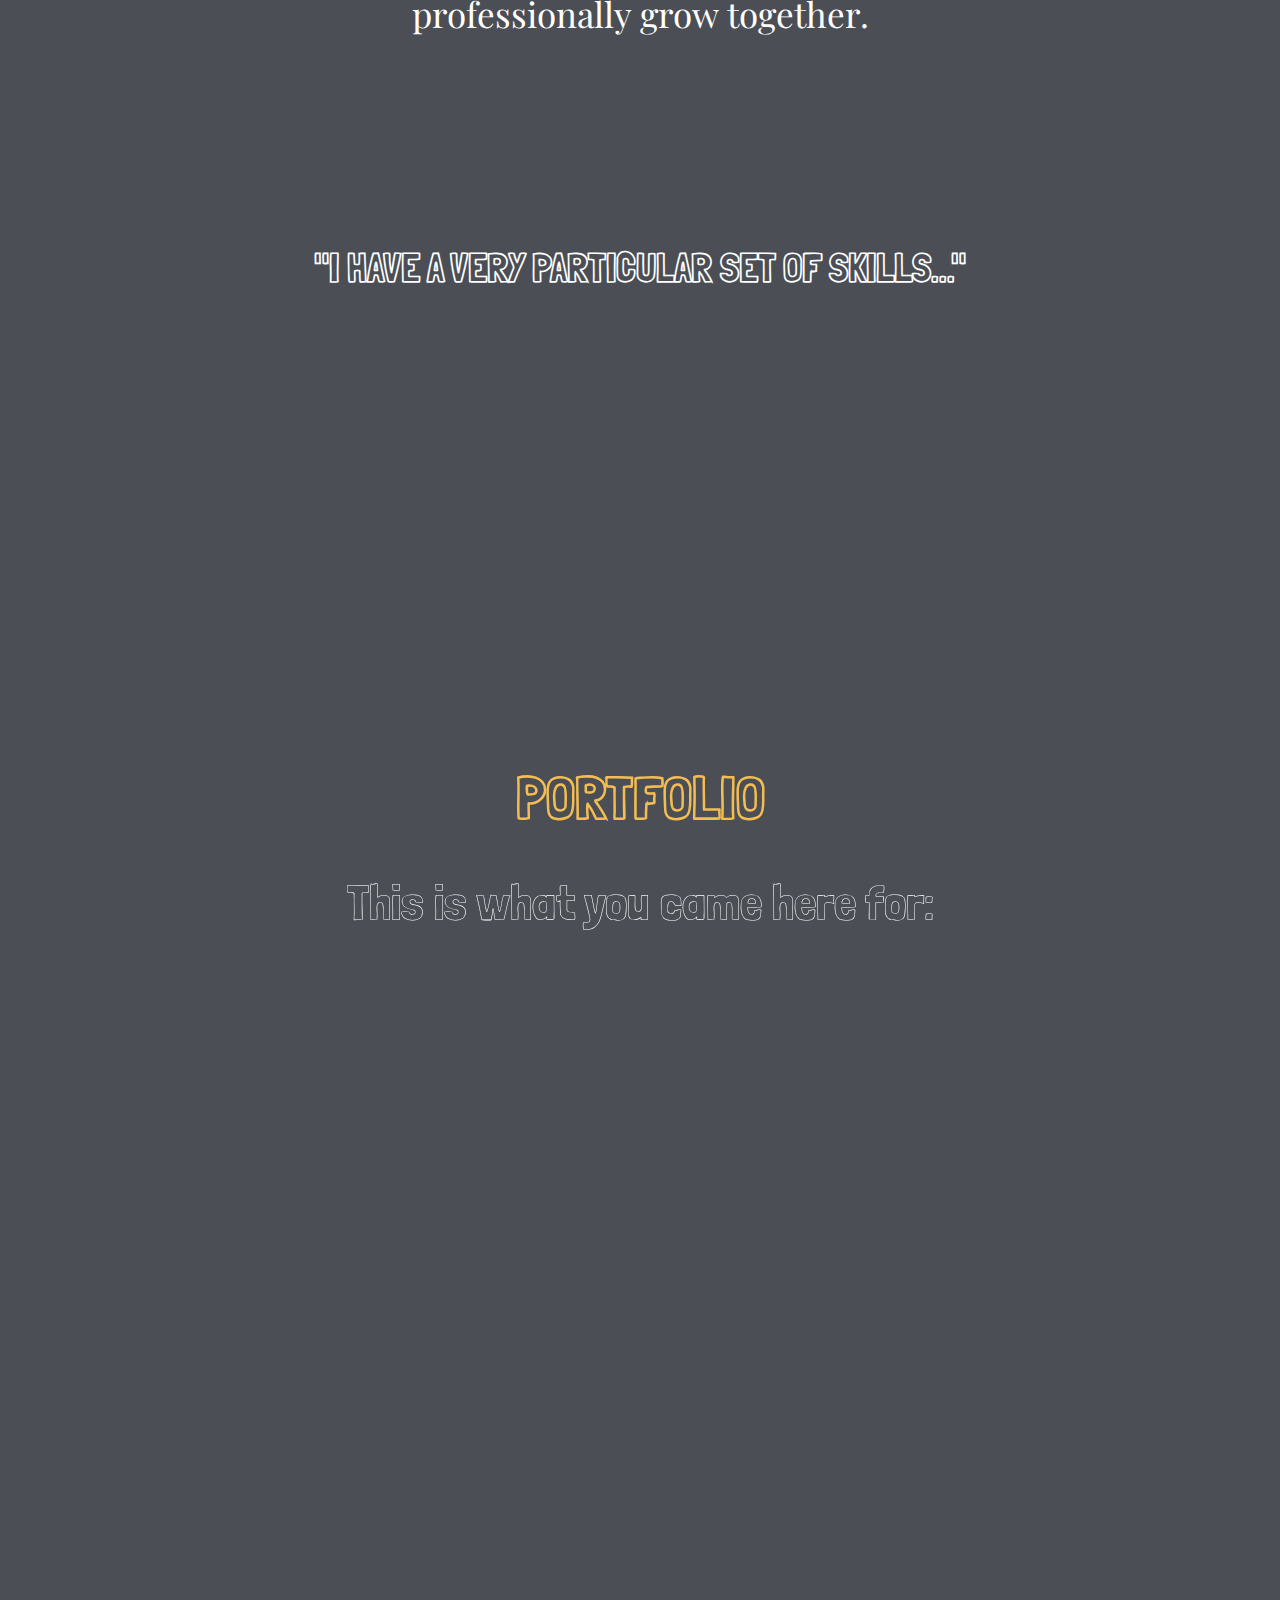
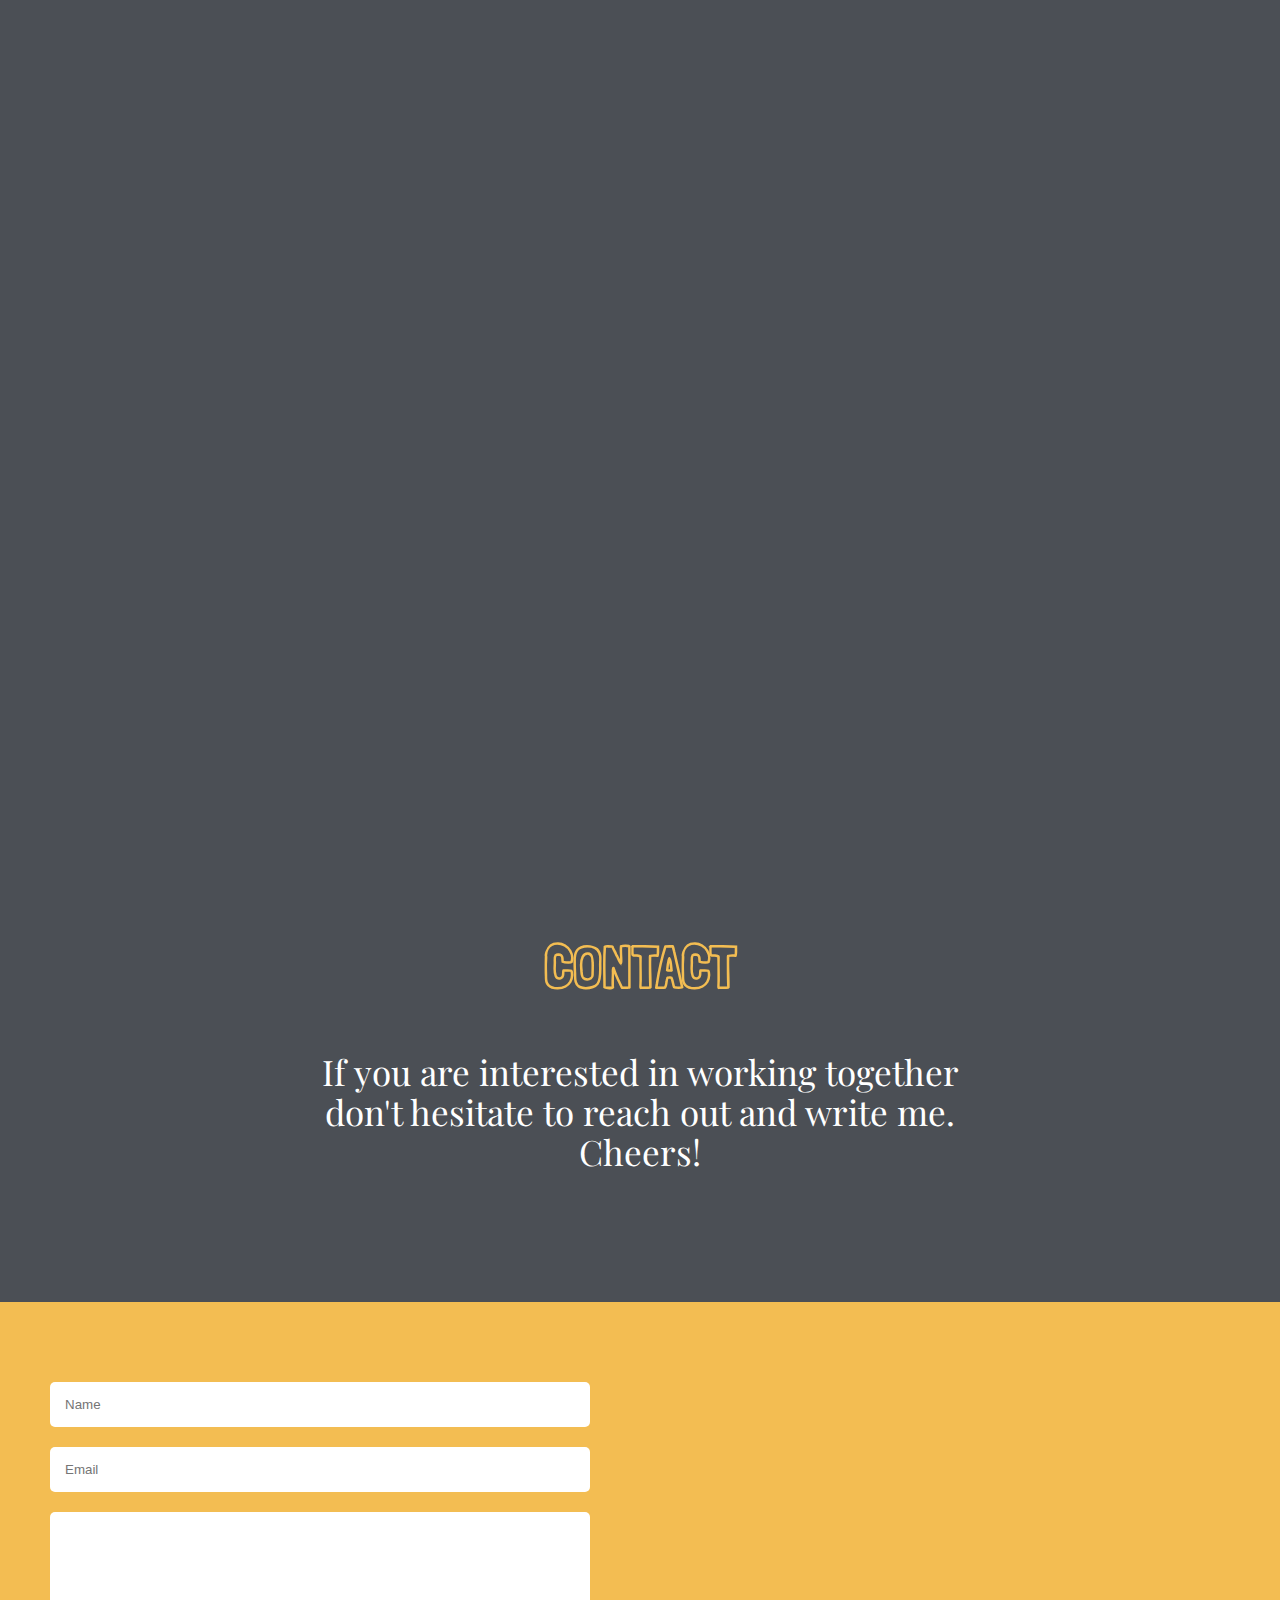
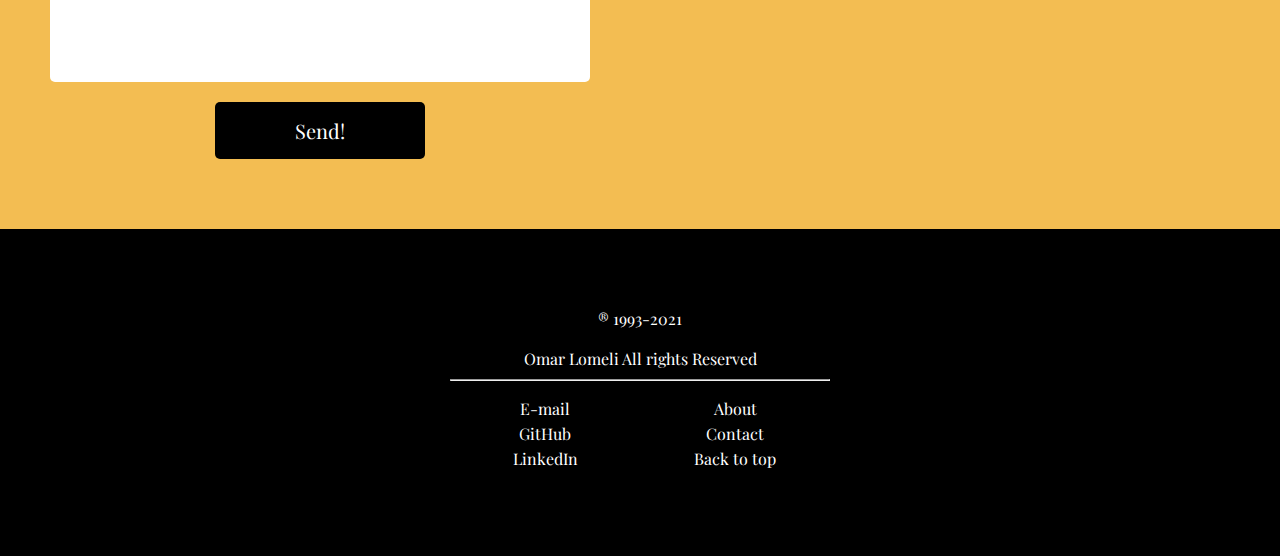
==== commit 4f118f69: "add resume document and icon and minor style for profile pic" ====
--- a/index.html
+++ b/index.html
@@ -42,14 +42,15 @@
 
     <main>
         <section class='intro'>
+            <div class="profile">
+                <img data-aos="fade-right" data-aos-once="true" class='me-pic' src="images/me.JPG" alt="profile-omar">
+            </div>
+
             <div class="description">
                 <p><span>Hey</span>, thanks for stopping by!<br> I am a website deigner and 
                 developer based in Vancouver, BC. Ready to work with you and professionally grow together.</p>
             </div>
     
-            <div class="profile">
-                <img data-aos="fade-up-right" class='me-pic' src="images/me.JPG" alt="profile-omar">
-            </div>
         </section>
 
         <section class='skills-container'>
@@ -146,6 +147,7 @@
            <a href="mailto:o.a.1027@outlook.com"><i class="fas fa-at"></i></a>
             <a href="https://github.com/OM-AN27"><i class="fab fa-github"></i></a>
             <a href="https://www.linkedin.com/in/omar-lomeli/"><i class="fab fa-linkedin"></i></a>
+            <a href="images/OMAR LOMELI_Front-end Web Dev-converted.pdf" target='_blank'><i class="fas fa-file"></i></a>
         </div>
     </section>
 
--- a/css/style.css
+++ b/css/style.css
@@ -123,7 +123,8 @@
     margin-bottom: 10px; }
     @media screen and (min-width: 1240px) {
       .hero p {
-        margin: 25px 0px; } }
+        margin: 25px 0px;
+        font-size: 35px; } }
   .hero .illustration-container {
     display: flex;
     justify-content: center;
@@ -155,6 +156,7 @@
 .intro .me-pic {
   width: 170px;
   height: 170px;
+  border: 5px solid #f3bd52;
   border-radius: 50%; }
   @media screen and (min-width: 600px) {
     .intro .me-pic {
@@ -164,7 +166,10 @@
     .intro .me-pic {
       width: 300px;
       height: 300px;
-      margin-top: 50px; } }
+      margin-bottom: 70px; } }
+.intro .description {
+  max-width: 750px;
+  margin: 0 auto; }
 @media screen and (min-width: 600px) {
   .intro p {
     text-align: center; } }
@@ -294,7 +299,9 @@
   #contact .contact-flex-container {
     display: flex;
     flex-direction: column;
-    align-items: center; }
+    align-items: center;
+    max-width: 700px;
+    margin: 0 auto; }
   #contact p {
     color: white;
     text-align: center;
@@ -340,8 +347,8 @@
       grid-template-columns: 60% auto; } }
   @media screen and (min-width: 1240px) {
     .contact-form {
-      margin: 0px 350px 100px;
-      border-radius: 5px; } }
+      grid-template-columns: 50% auto;
+      padding: 50px 0; } }
   .contact-form form {
     display: flex;
     flex-direction: column;
@@ -380,13 +387,16 @@
       .contact-form .contact-icons {
         display: flex;
         align-items: center; } }
+    @media screen and (min-width: 1240px) {
+      .contact-form .contact-icons {
+        justify-content: center; } }
     .contact-form .contact-icons i {
       font-size: 50px;
       color: white;
       margin: 20px 15px 40px; }
       @media screen and (min-width: 1240px) {
         .contact-form .contact-icons i {
-          font-size: 50px; } }
+          font-size: 70px; } }
 
 footer {
   background-color: black;
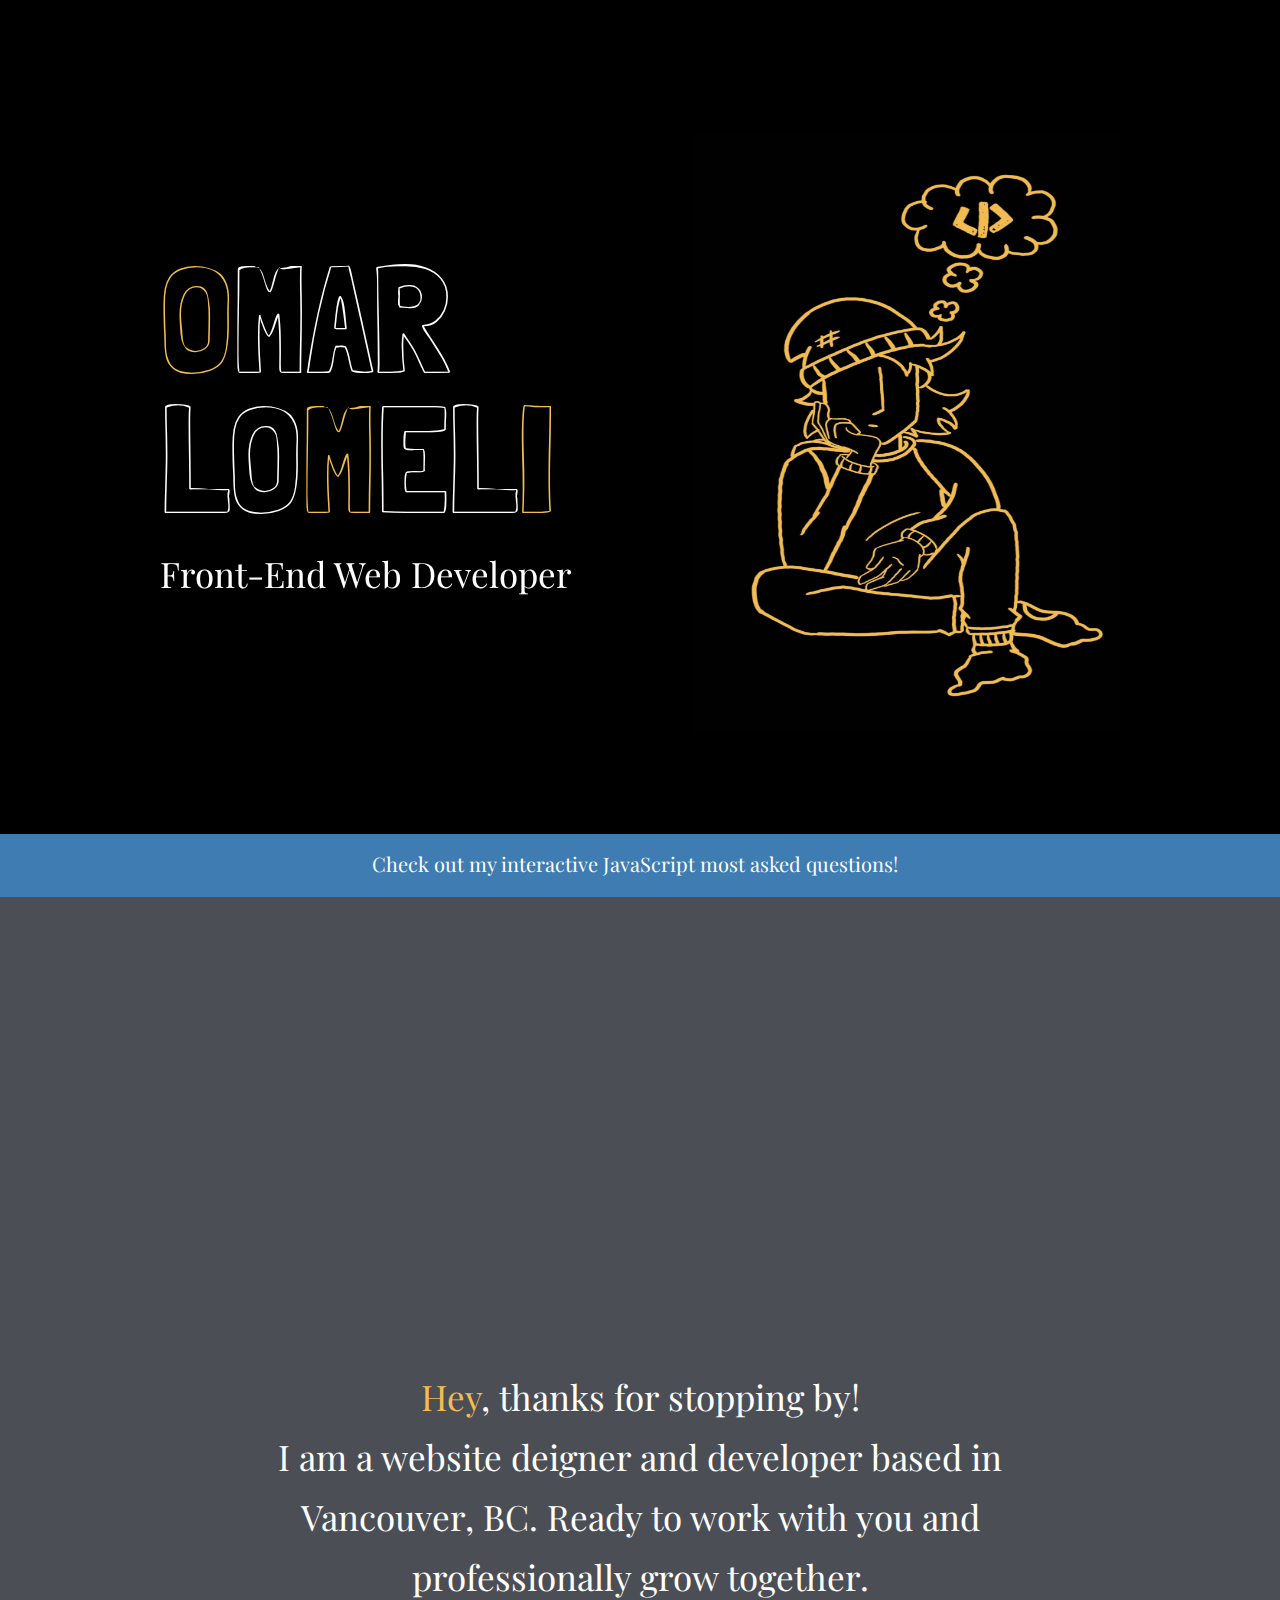
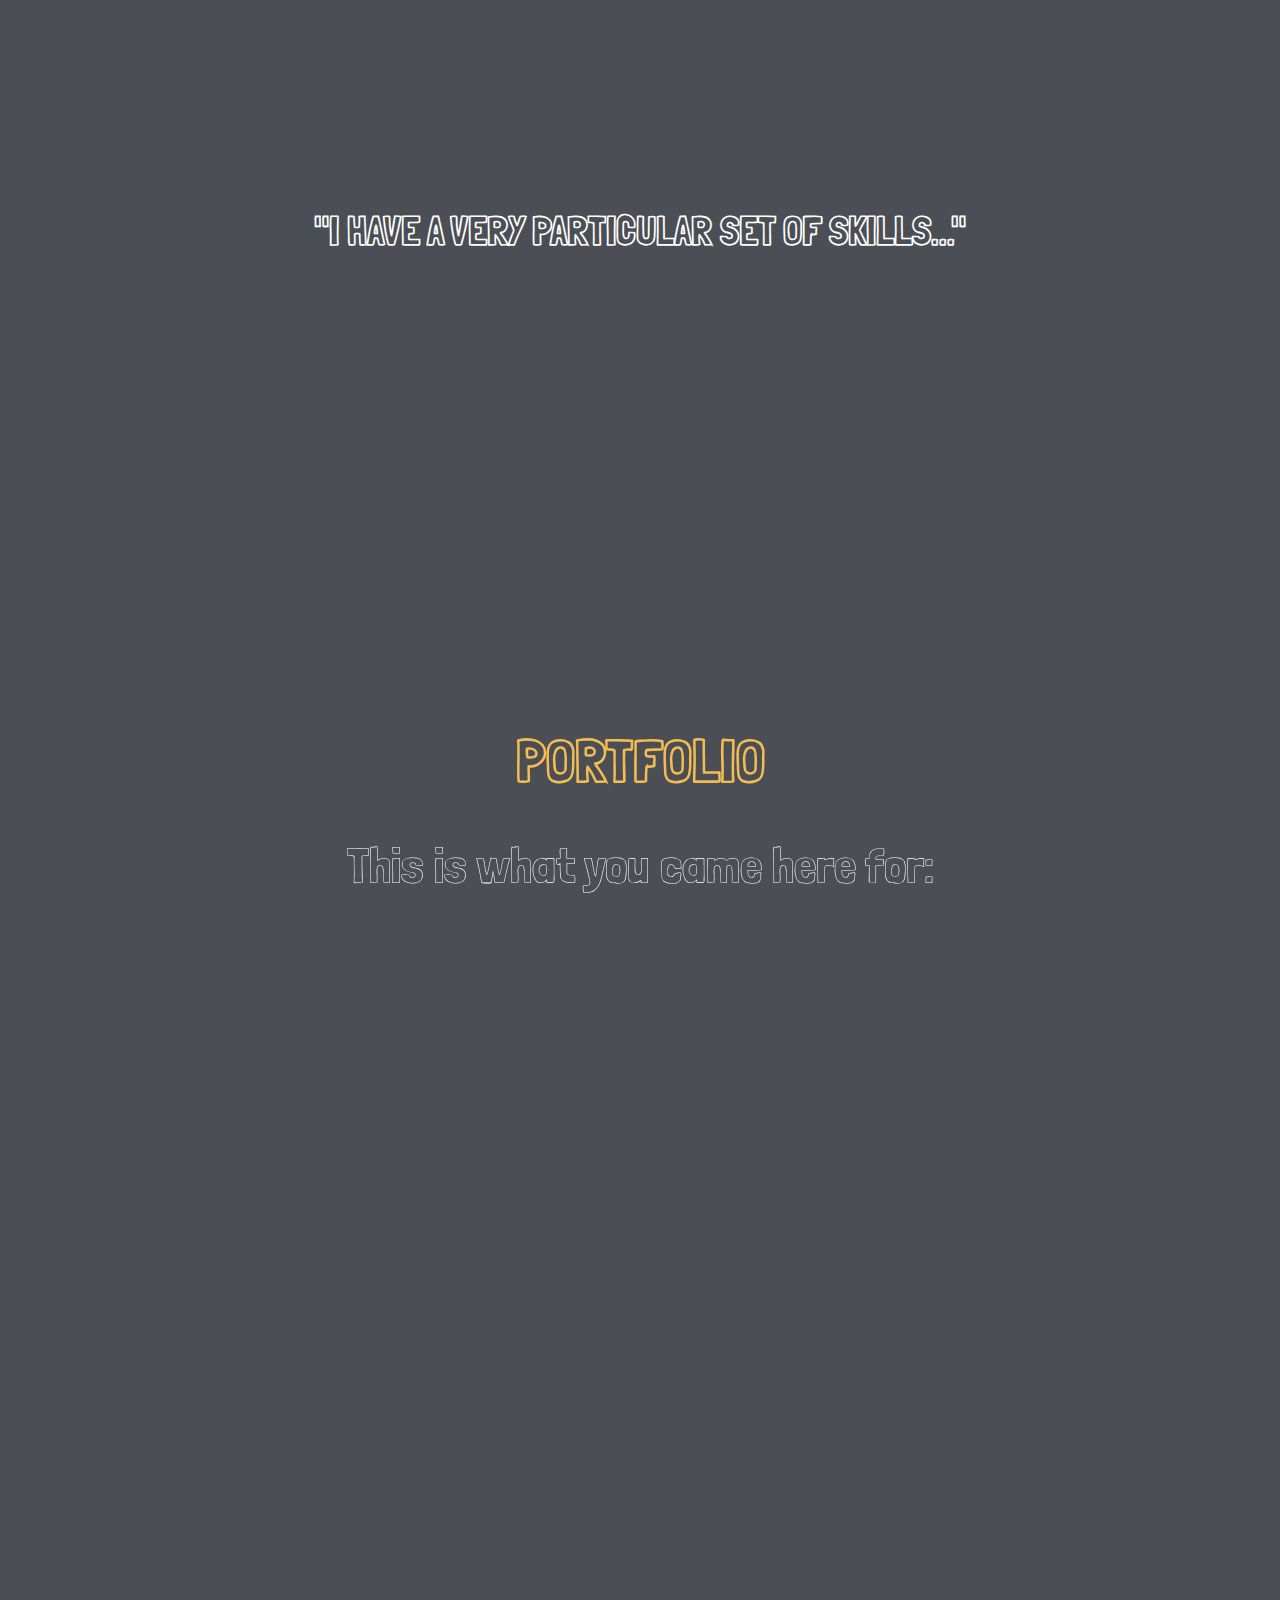
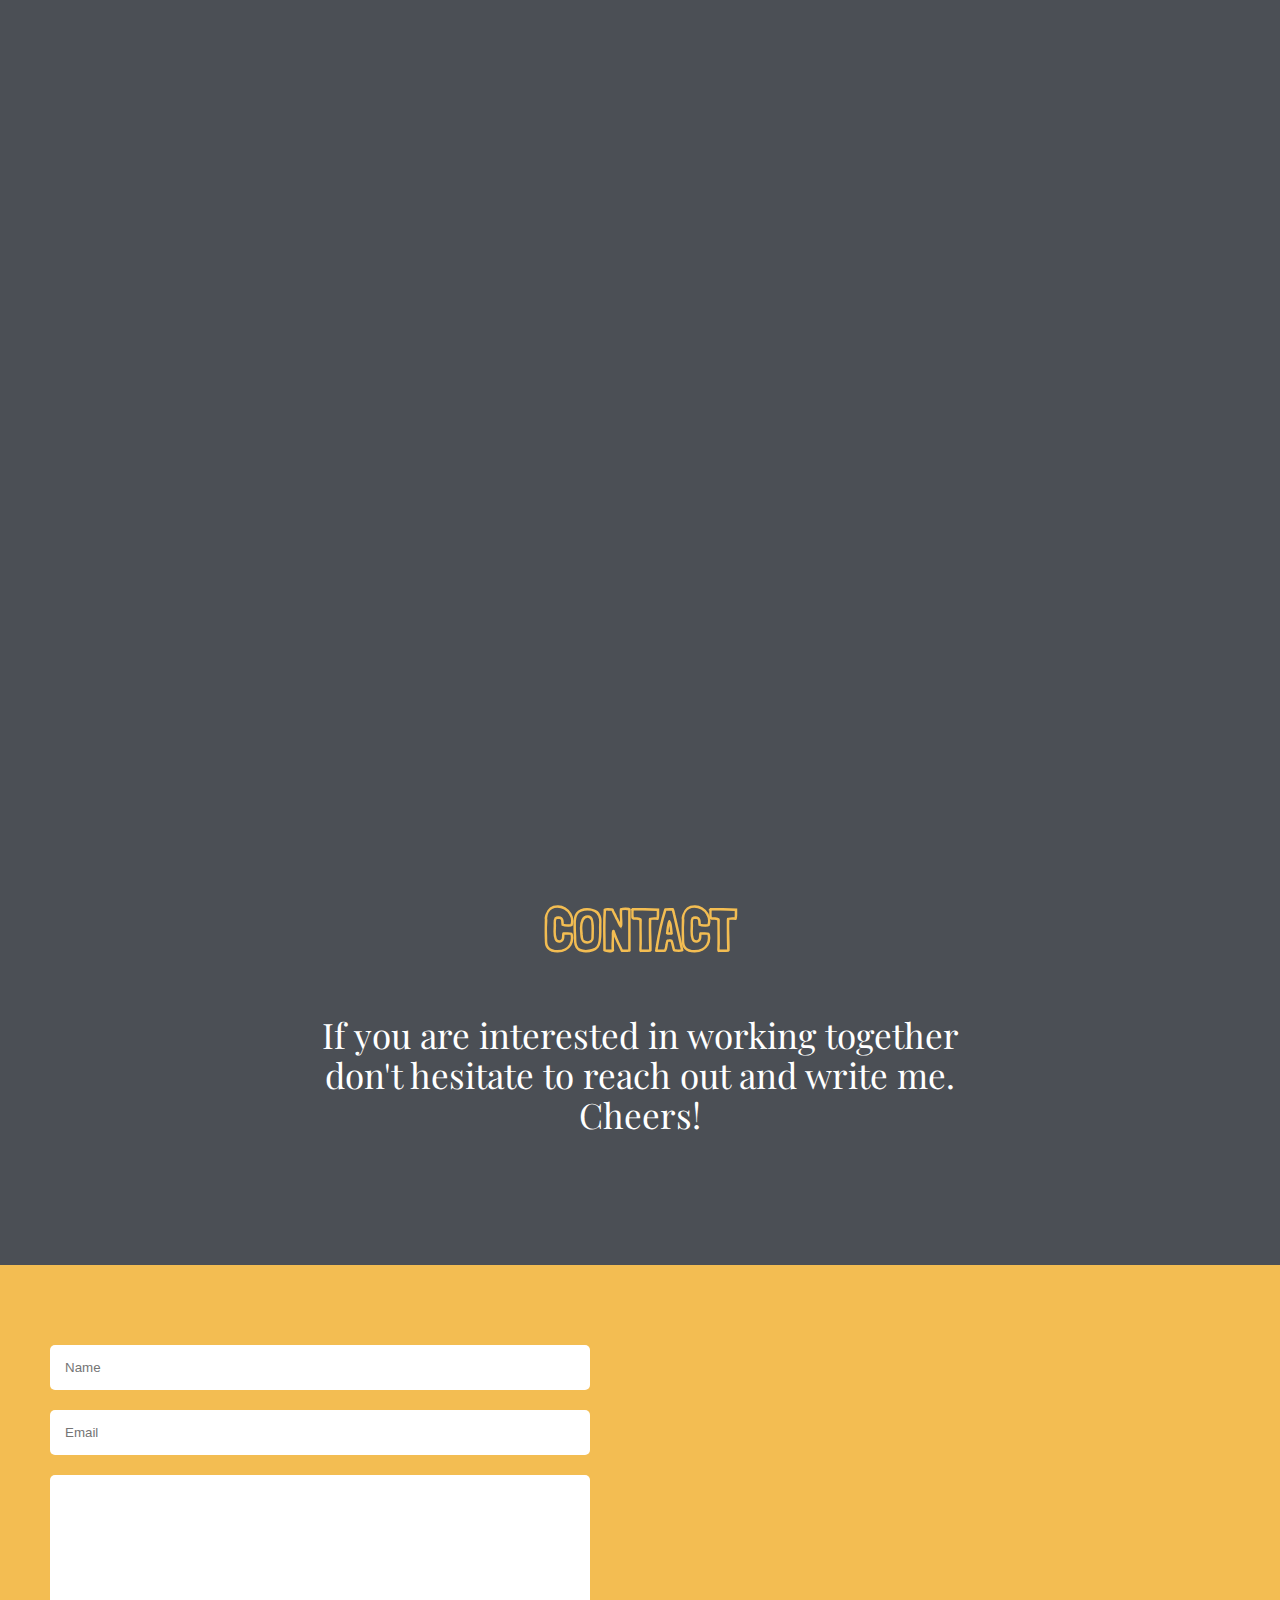
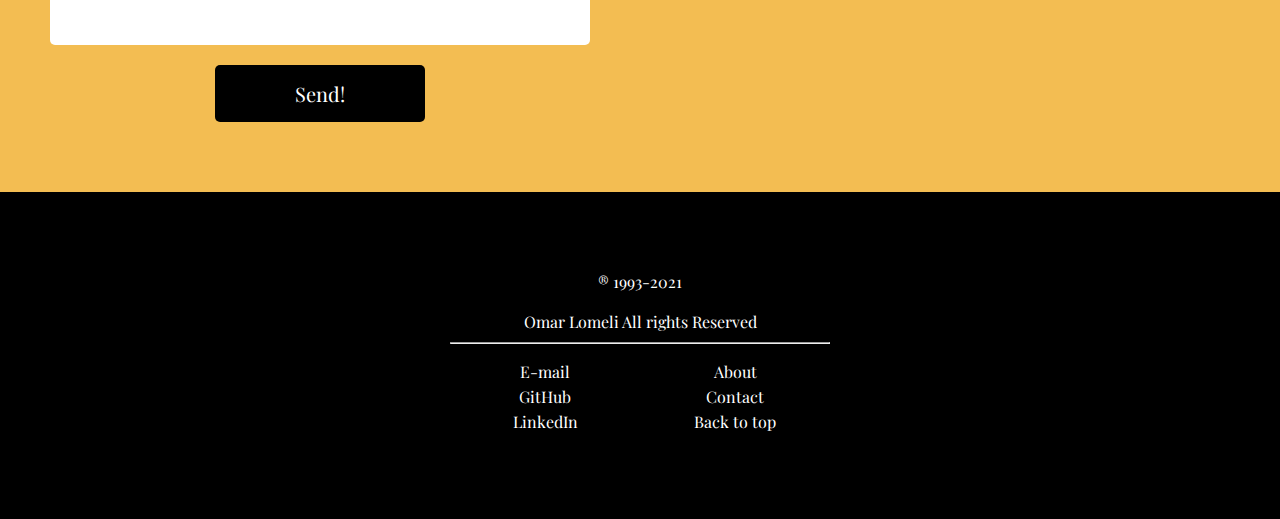
==== commit c971c847: "add div link that will take to js content" ====
--- a/index.html
+++ b/index.html
@@ -23,9 +23,10 @@
         <i data-aos="fade-left" data-aos-delay="300" class="fas fa-bars menu"></i>
         <div class='ham-menu'>
             <ul>
-                <li class='menu-link'><a href="#portfolio">Portfolio</a></li>
                 <li><a href="about.html">About</a></li>
                 <li class='menu-link'><a href="#contact">Contact</a></li>
+                <li class='menu-link'><a href="#portfolio">Portfolio</a></li>
+                <li class='menu-link'><a href="images/OMAR LOMELI_Front-end Web Dev-converted.pdf">Resume</a></li>
             </ul>
         </div>
     </nav>
@@ -39,6 +40,11 @@
             <img class="hero-illustration" src="images/Me 2.png" alt="omar">
         </div>
     </section>
+
+    <div class="js-test">
+        <p>Check out my interactive JavaScript most asked questions!</p>
+        <a href="#"><i class="fas fa-arrow-right"></i></a>
+    </div>
 
     <main>
         <section class='intro'>
--- a/css/style.css
+++ b/css/style.css
@@ -111,7 +111,8 @@
   width: 100%;
   height: 800px;
   background-color: black;
-  padding: 0px 40px; }
+  padding: 0px 40px;
+  margin-bottom: 0; }
   @media screen and (min-width: 600px) {
     .hero {
       flex-direction: row;
@@ -139,6 +140,33 @@
         .hero .illustration-container .hero-illustration {
           width: 430px;
           height: 600px; } }
+
+.js-test {
+  text-align: center;
+  width: 100%;
+  padding: 10px;
+  background-color: #3E7CB1; }
+  @media screen and (min-width: 1240px) {
+    .js-test {
+      display: flex;
+      justify-content: center;
+      margin-bottom: 100px;
+      padding: 20px; } }
+  .js-test p {
+    font-size: 16px;
+    font-family: "Playfair Display", serif;
+    line-height: 20px; }
+    @media screen and (min-width: 1240px) {
+      .js-test p {
+        font-size: 20px; } }
+  .js-test i {
+    color: white;
+    font-size: 20px;
+    margin-top: 10px; }
+    @media screen and (min-width: 1240px) {
+      .js-test i {
+        margin-top: 0;
+        margin-left: 10px; } }
 
 @media screen and (min-width: 600px) {
   .intro {
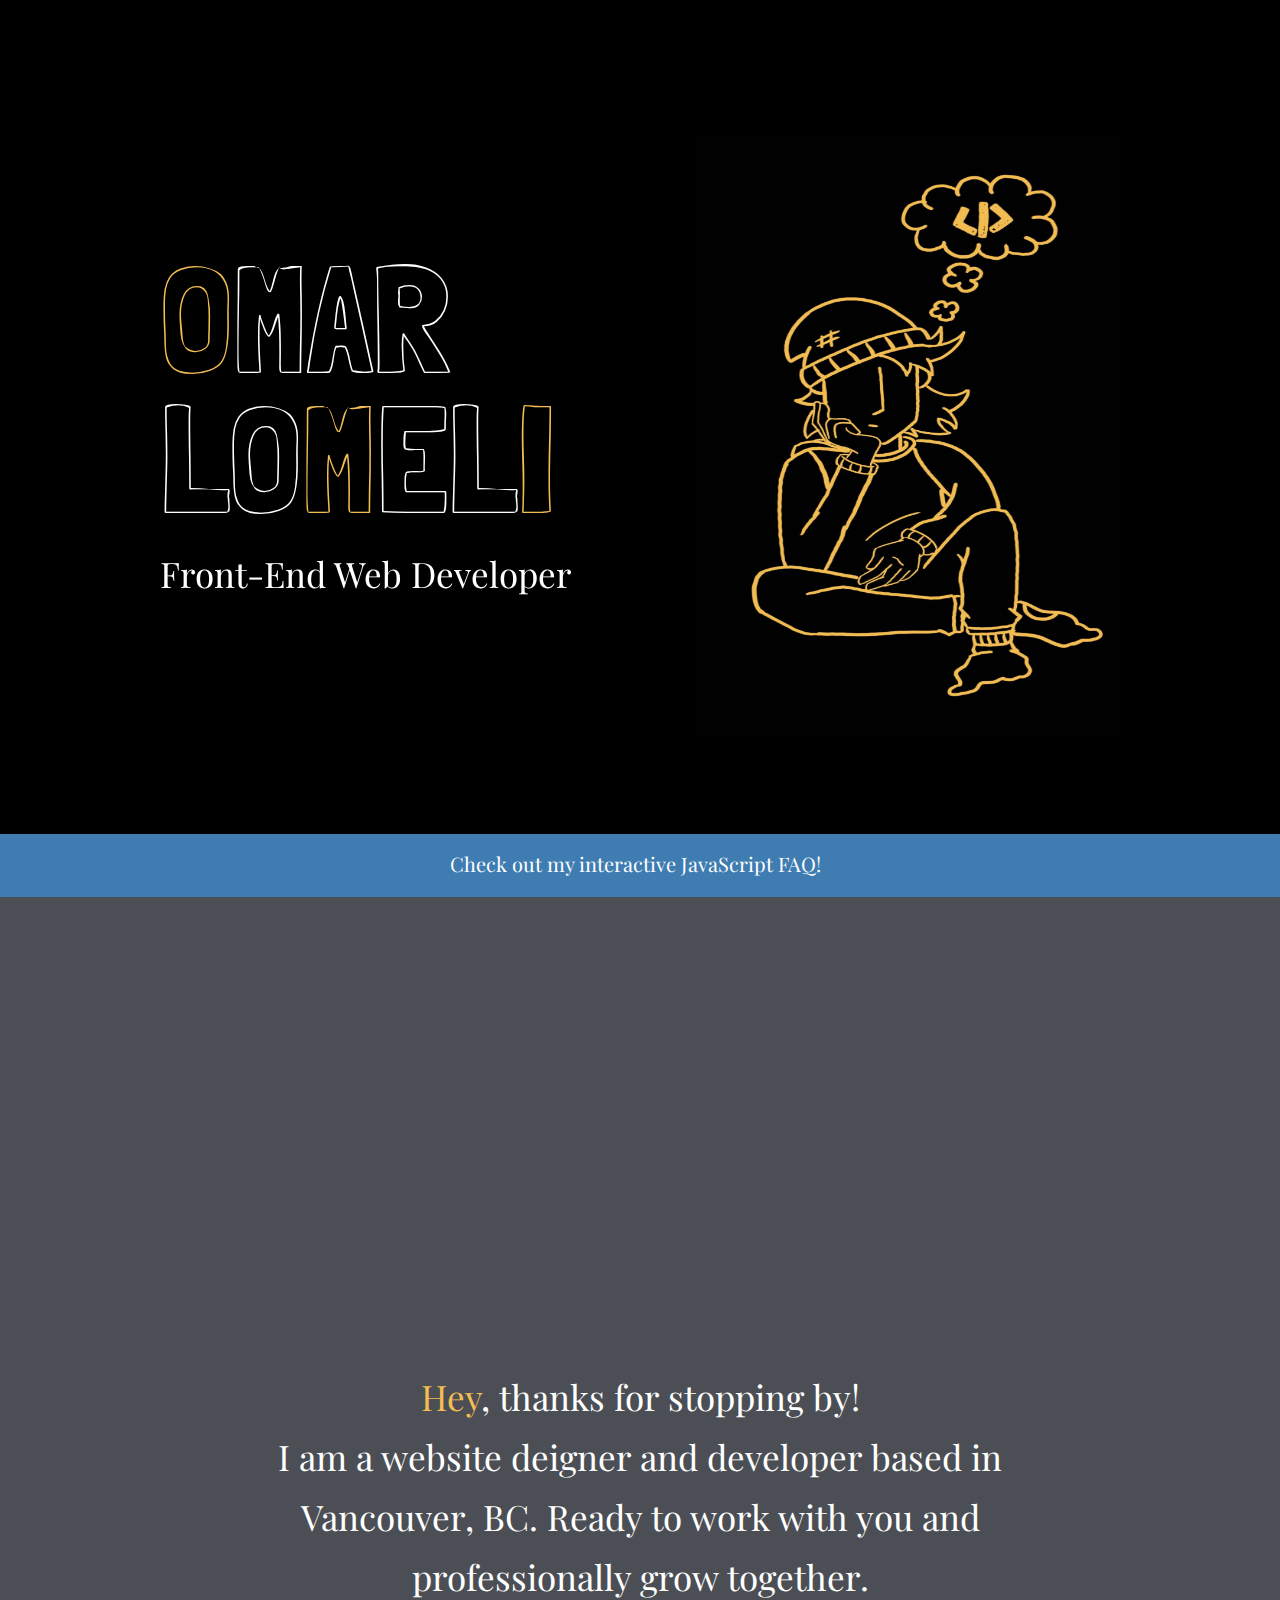
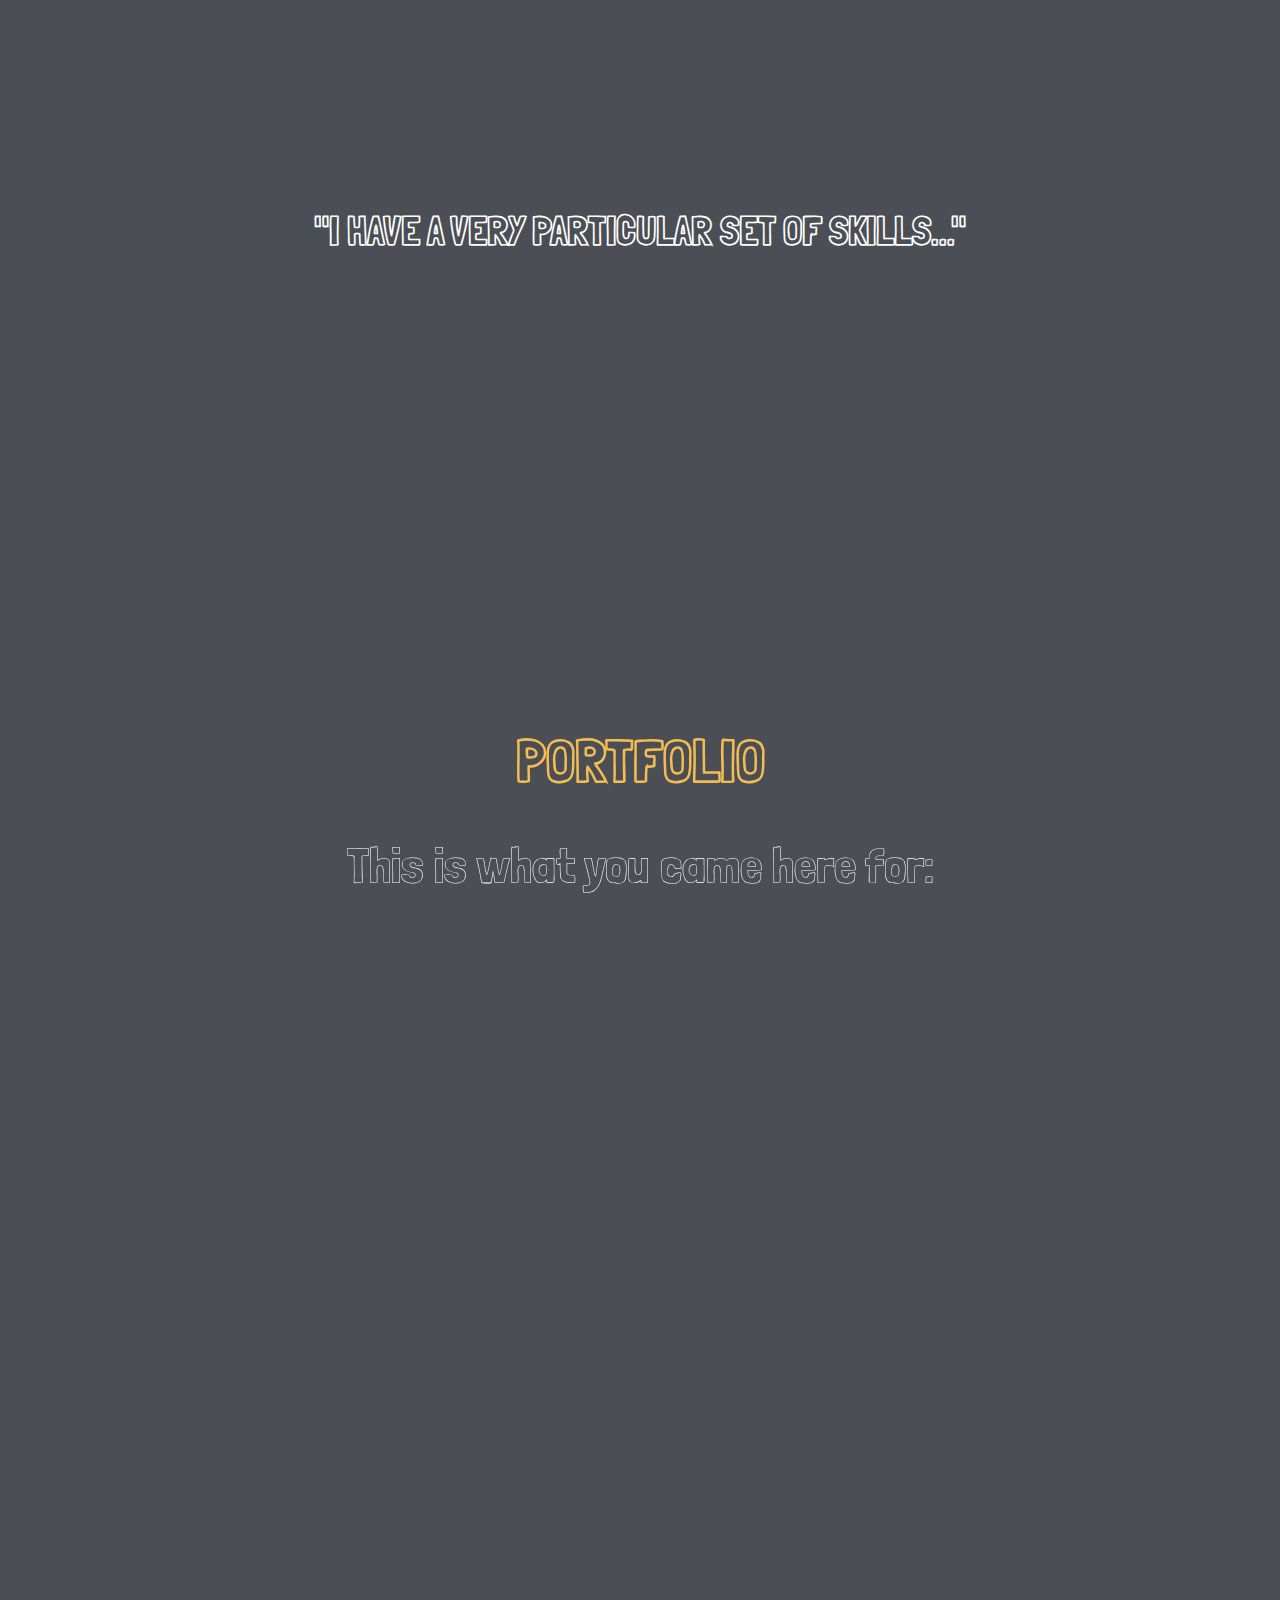
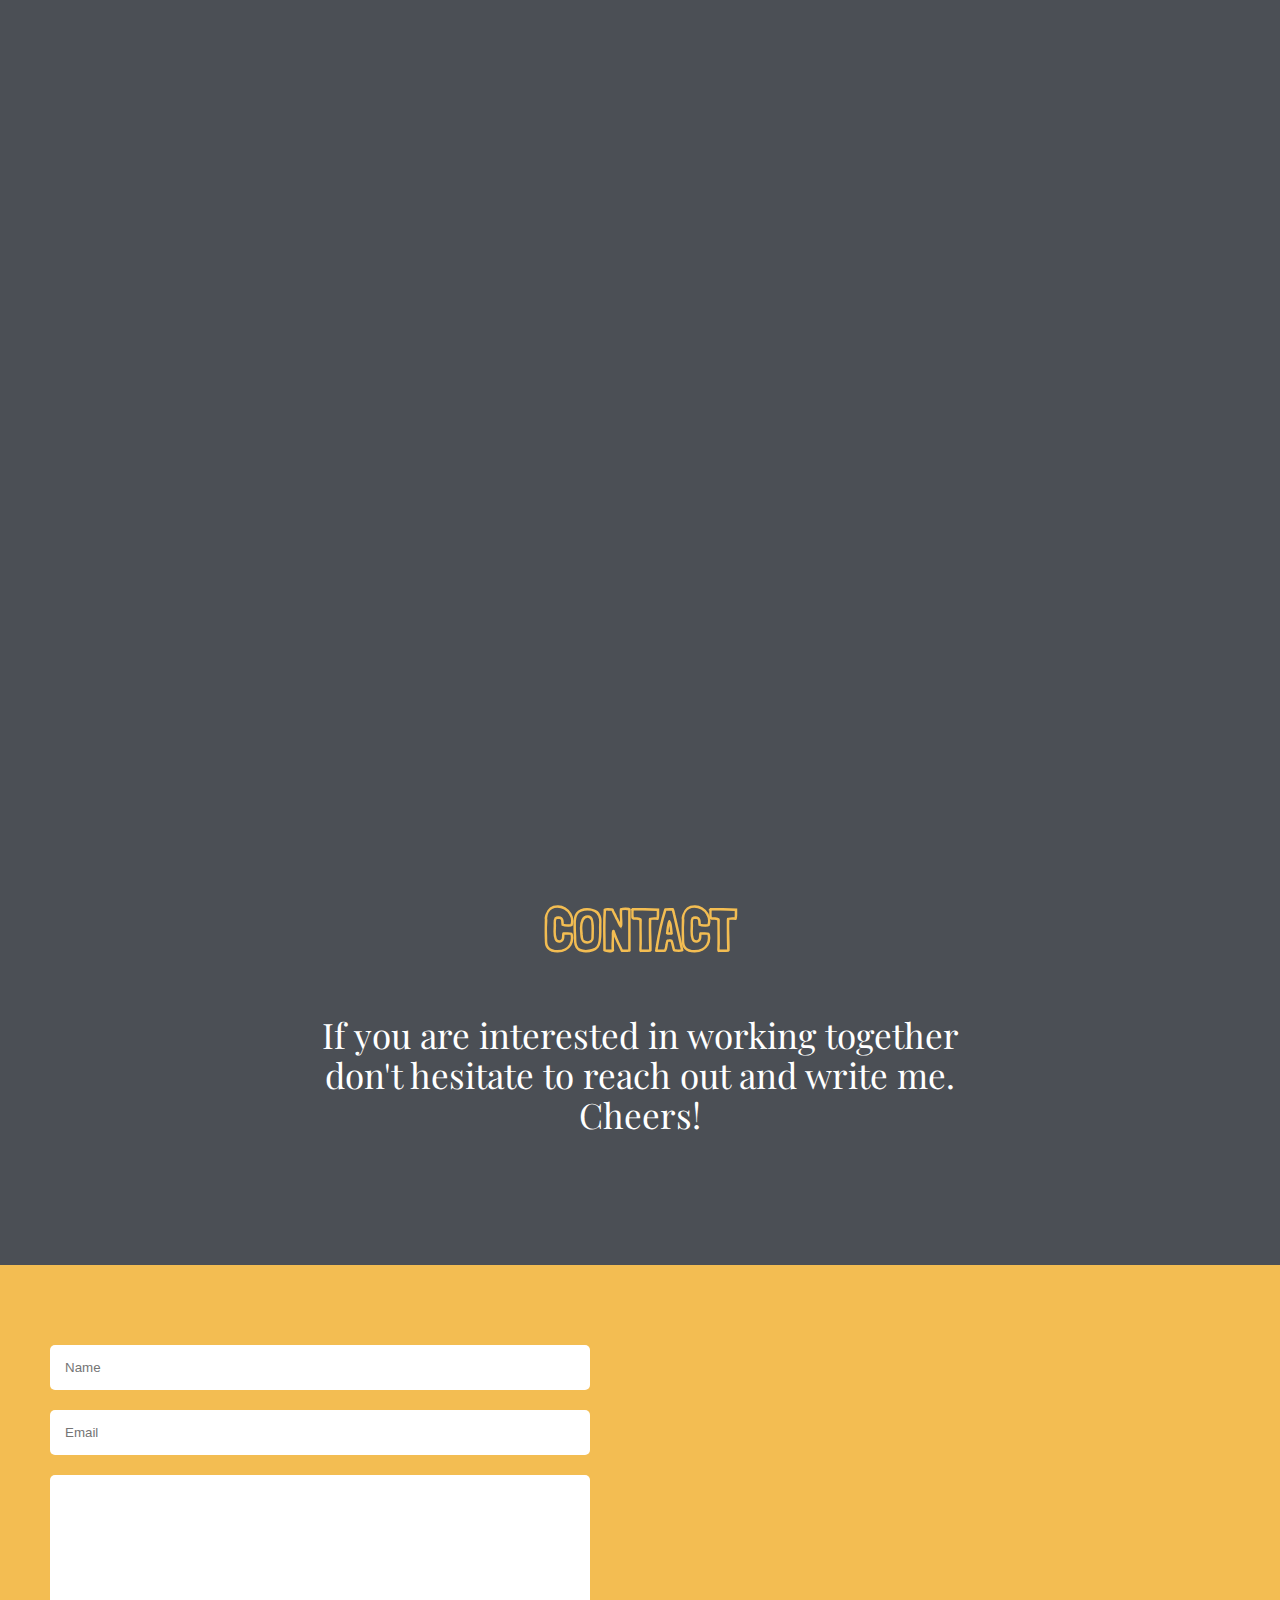
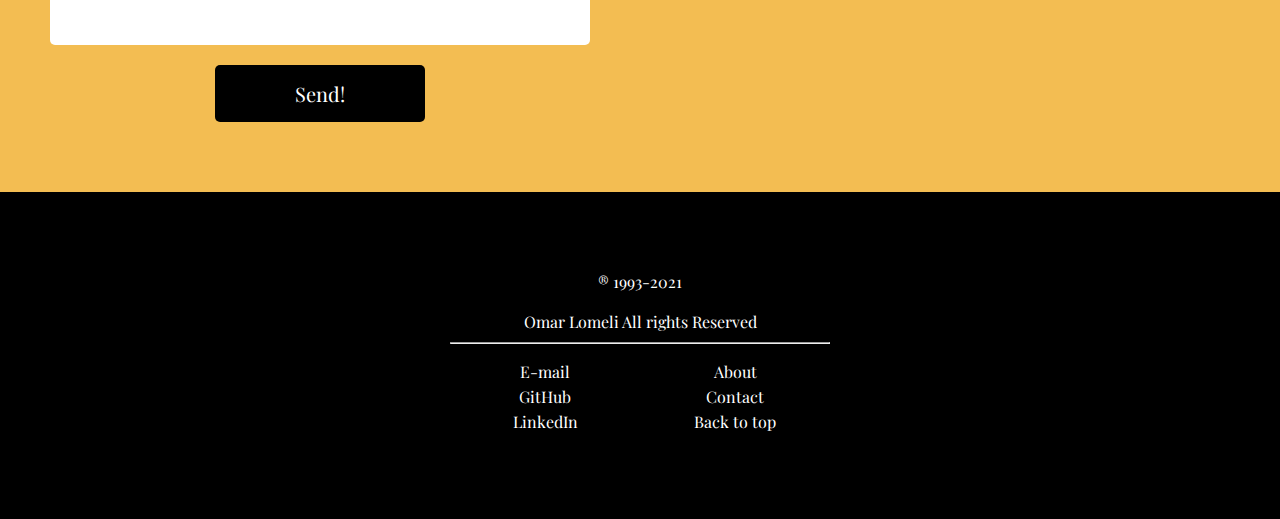
==== commit f6e38749: "add js content from external project i did" ====
--- a/index.html
+++ b/index.html
@@ -42,8 +42,8 @@
     </section>
 
     <div class="js-test">
-        <p>Check out my interactive JavaScript most asked questions!</p>
-        <a href="#"><i class="fas fa-arrow-right"></i></a>
+        <p>Check out my interactive JavaScript FAQ!</p>
+        <a href="js.html"><i class="fas fa-arrow-right"></i></a>
     </div>
 
     <main>
--- a/css/style.css
+++ b/css/style.css
@@ -496,4 +496,85 @@
         background: #f3bd52;
         transition: .3s ease; } }
 
+.js-h2 {
+  font-family: Arial, Helvetica, sans-serif;
+  font-size: 50px;
+  text-align: initial;
+  color: #27e8a7; }
+
+.js-p {
+  color: #32ae85;
+  font-size: 18px;
+  margin-bottom: 20px; }
+
+.js-main {
+  margin: 0 20px;
+  padding: 0; }
+
+.fizz-input, .pal1 {
+  border: 2px solid white;
+  border-radius: 5px;
+  padding: 20px;
+  margin-bottom: 20px; }
+
+label {
+  color: white;
+  text-transform: uppercase; }
+
+.nav-bar {
+  display: flex;
+  justify-content: center;
+  align-items: center;
+  background-color: #7390aa;
+  padding: 15px 0;
+  margin-bottom: 100px; }
+  .nav-bar i {
+    font-size: 50px;
+    color: yellow; }
+  .nav-bar ul {
+    display: flex;
+    margin: 15px; }
+    .nav-bar ul li {
+      font-size: 20px;
+      list-style: none;
+      color: #555;
+      margin: 10px; }
+
+.fizz-buzz-output {
+  color: white;
+  padding: 30px;
+  border-radius: 5px;
+  background-color: #91b4d5; }
+
+.btn {
+  color: white;
+  text-transform: uppercase;
+  padding: 15px;
+  margin-bottom: 20px;
+  border: 2px solid white;
+  border-radius: 5px;
+  background: none;
+  cursor: pointer; }
+  .btn:hover {
+    background-color: white;
+    color: black; }
+
+.pal-output {
+  display: flex;
+  align-items: center;
+  color: white;
+  text-align: center;
+  padding: 30px;
+  border-radius: 5px;
+  background-color: #91b4d5; }
+  .pal-output .pal-answer-right {
+    color: green;
+    text-transform: uppercase; }
+  .pal-output .pal-answer-wrong {
+    color: red;
+    text-transform: uppercase; }
+  .pal-output .pal-answer-nan {
+    color: rgba(255, 166, 0, 0.847);
+    text-transform: uppercase; }
+
 /*# sourceMappingURL=style.css.map */
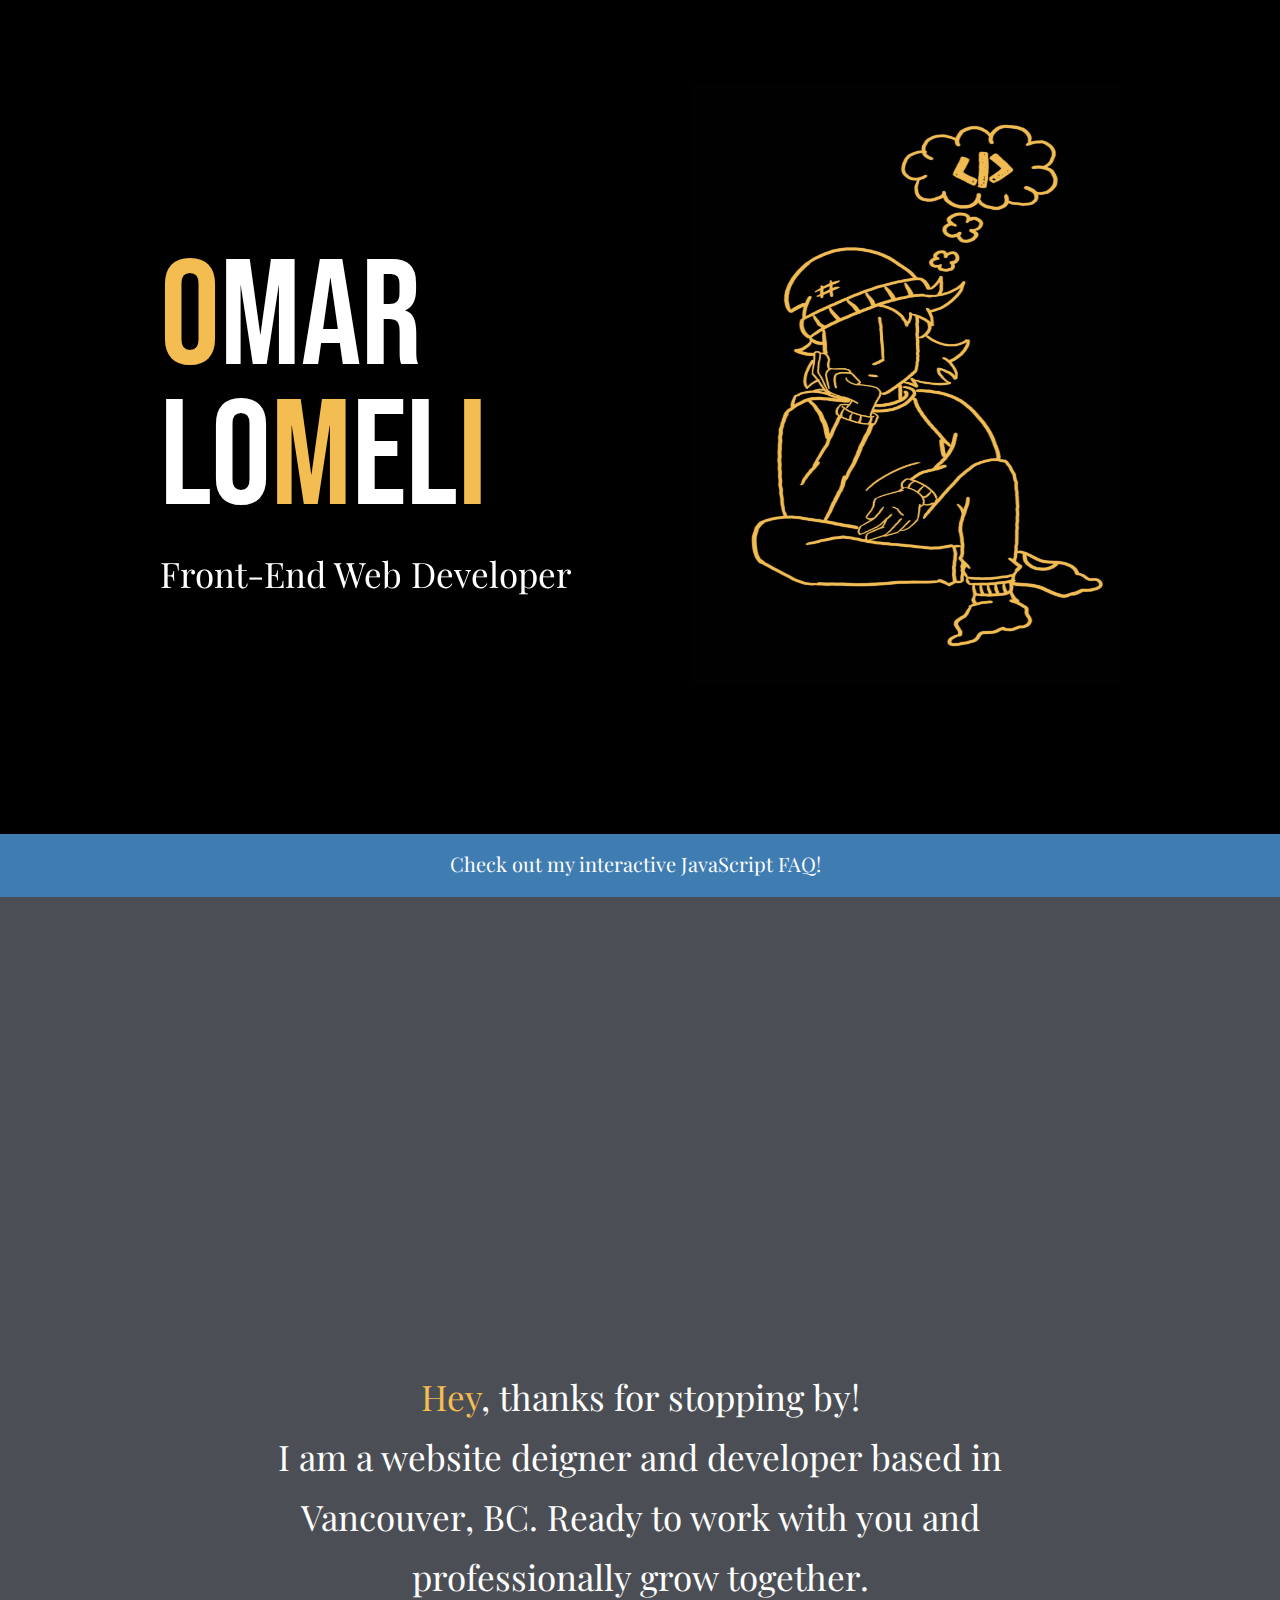
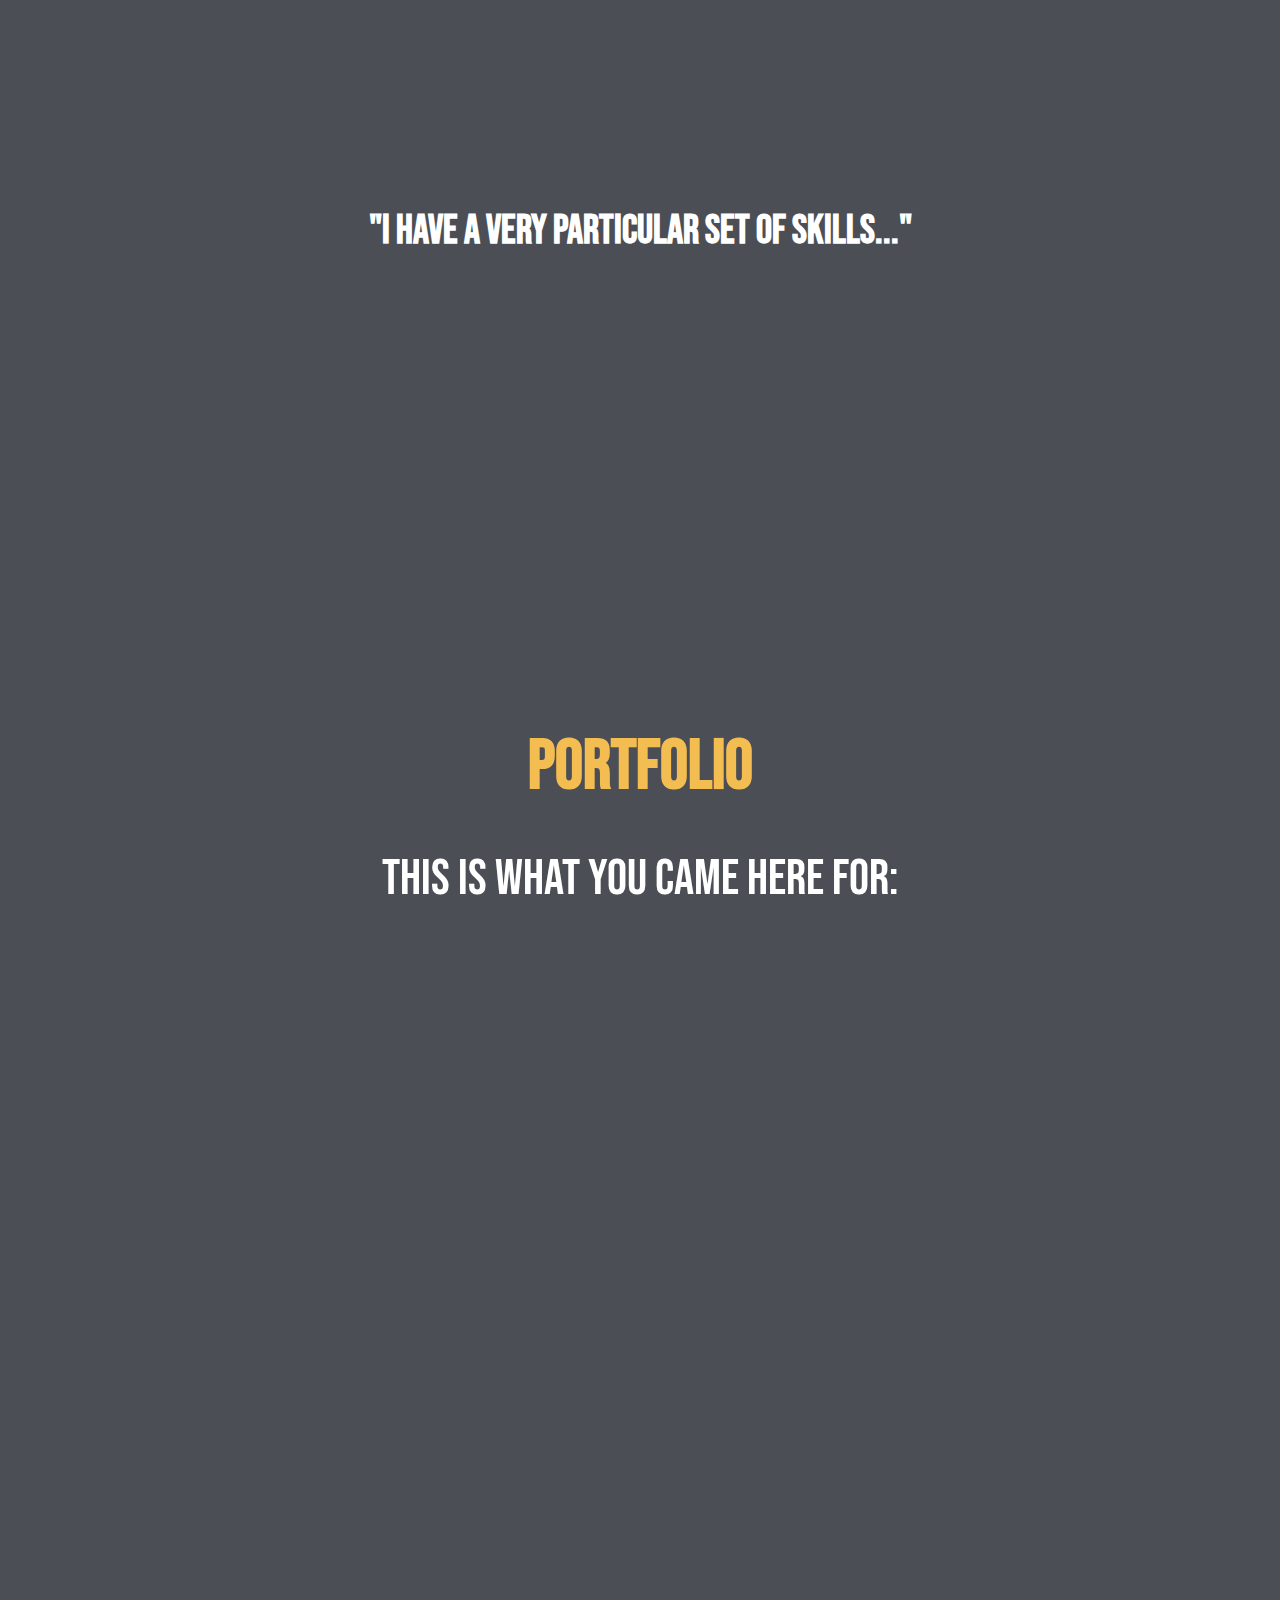
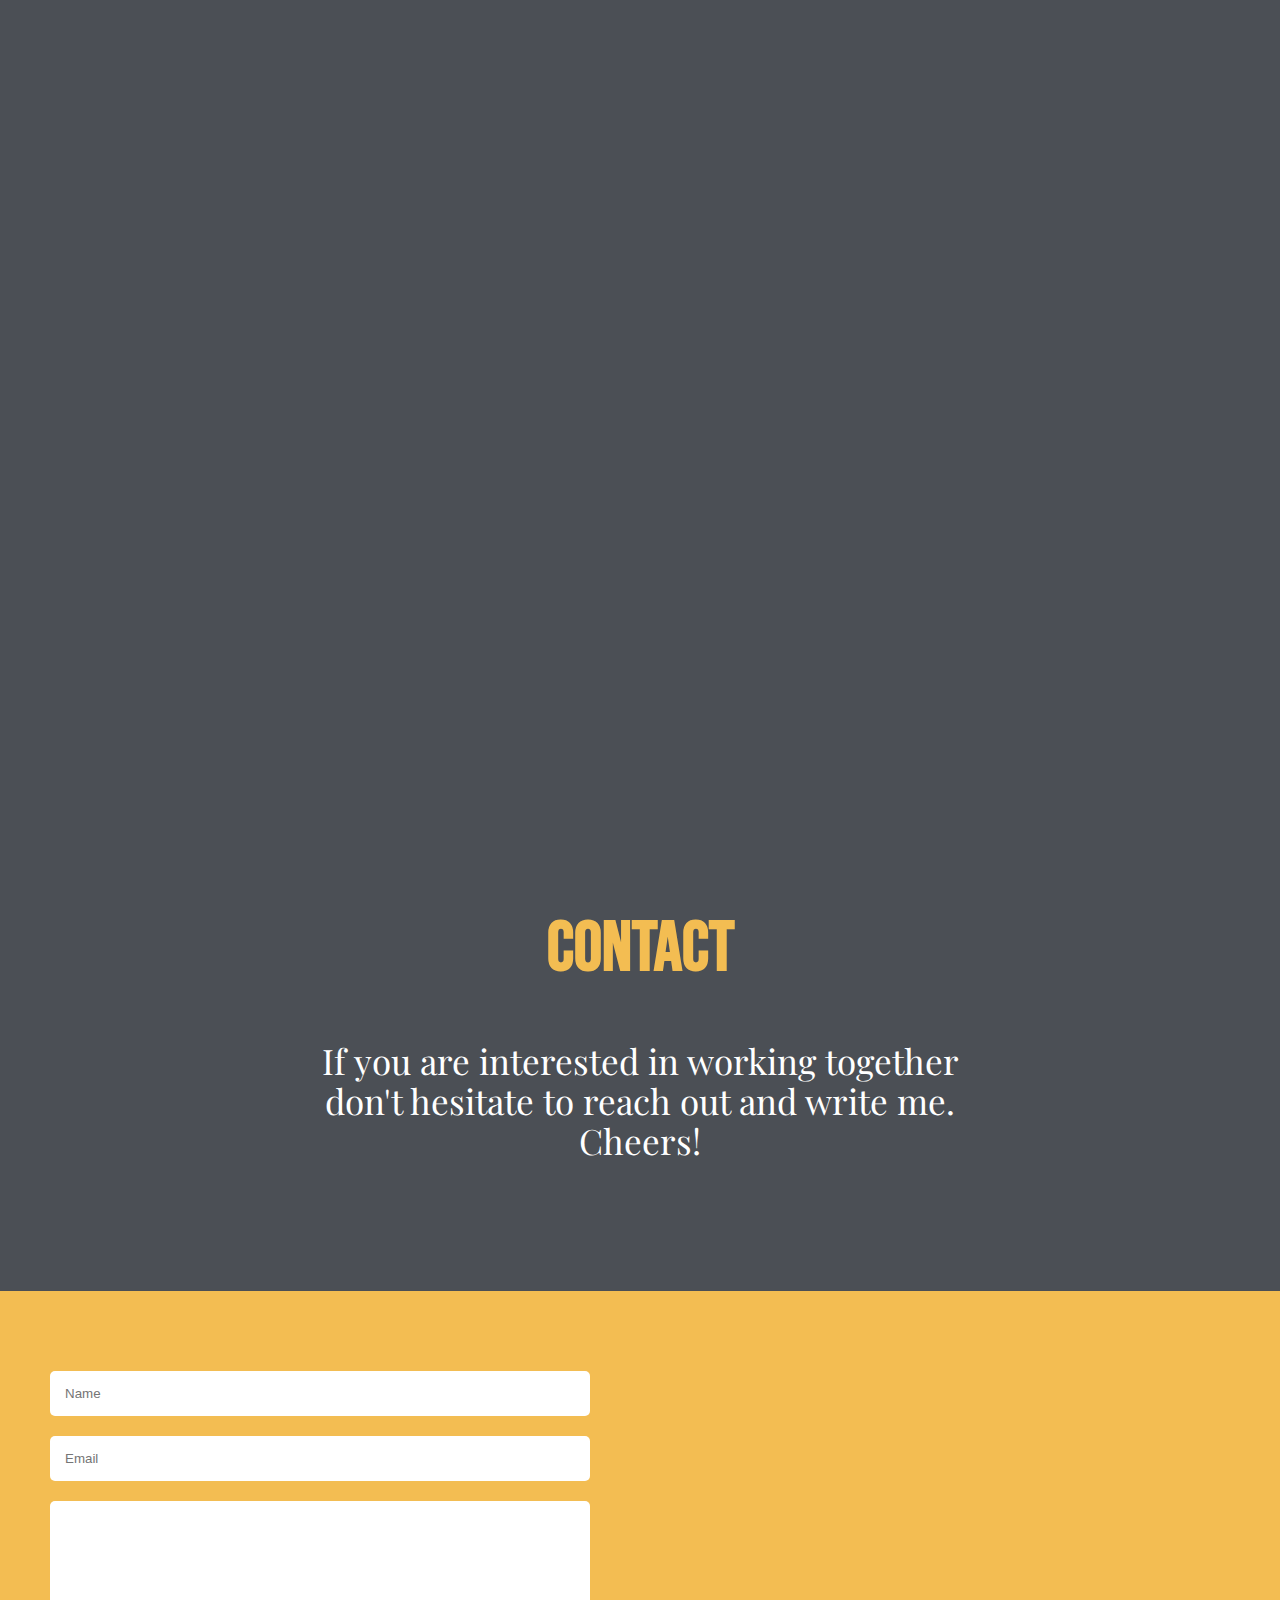
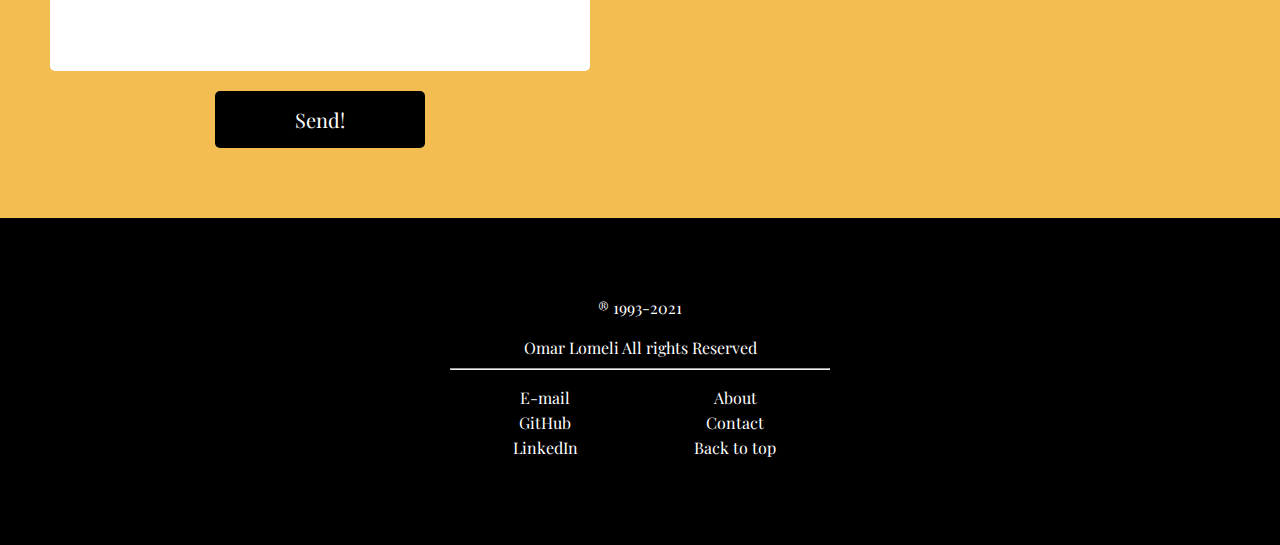
==== commit 87560710: "cahnge secondary fonjt style to be visible across browsers" ====
--- a/index.html
+++ b/index.html
@@ -36,7 +36,7 @@
             <p data-aos="fade-down" data-aos-delay="550">Front-End Web Developer</p>
         </div>
 
-        <div data-aos="fade-left" data-aos-once="true" data-aos-delay="1000"class='illustration-container'>
+        <div data-aos="fade-left" data-aos-once="true" data-aos-delay="1000" class='illustration-container'>
             <img class="hero-illustration" src="images/Me 2.png" alt="omar">
         </div>
     </section>
@@ -109,7 +109,7 @@
                     </div>
                     <!-- <i class="fas fa-code imgs"></i> -->
                 </div>
-                <div data-aos="fade-right" data-aos-once="true"class="portfolio-cards">
+                <div data-aos="fade-right" data-aos-once="true" class="portfolio-cards">
                     <img class='project-images' src="images/wedding.png" alt="project-one">
                     <div class='prjct-descrptn'>
                         <h3>My Wedding</h3>
@@ -122,7 +122,7 @@
                     </div>
                     <!-- <a href="https://github.com/OM-AN27/Wedding-Website"><i class="fas fa-code imgs"></i></a> -->
                 </div>
-                <div data-aos="fade-right" data-aos-once="true"class="portfolio-cards weather-card">
+                <div data-aos="fade-right" data-aos-once="true" class="portfolio-cards weather-card">
                    
                 </div>
             </div>
@@ -146,8 +146,8 @@
         <form action='https://formspree.io/f/mvodnyba' method="POST">
             <input name='name' type="text" placeholder="Name" required>
             <input name='email' type="email" placeholder="Email" required>
-            <textarea name="message" id="" cols="30" rows="10"></textarea>
-            <button class='sbmt-btn'type="submit">Send!</button>
+            <textarea name="message" cols="30" rows="10"></textarea>
+            <button class='sbmt-btn' type="submit">Send!</button>
         </form>
         <div class='contact-icons'>
            <a href="mailto:o.a.1027@outlook.com"><i class="fas fa-at"></i></a>
--- a/css/style.css
+++ b/css/style.css
@@ -1,4 +1,5 @@
-@import url("https://fonts.googleapis.com/css2?family=Londrina+Outline&family=Playfair+Display&display=swap");
+@import url("https://fonts.googleapis.com/css2?family=Playfair+Display&display=swap");
+@import url("https://fonts.googleapis.com/css2?family=Bebas+Neue&display=swap");
 * {
   margin: 0;
   padding: 0;
@@ -40,7 +41,7 @@
 
 h1 {
   text-transform: uppercase;
-  font-family: "Londrina Outline";
+  font-family: "Bebas Neue", cursive;
   font-size: 90px;
   font-weight: 1;
   color: white;
@@ -56,12 +57,12 @@
 h2 {
   text-align: center;
   text-transform: uppercase;
-  font-family: "Londrina Outline";
+  font-family: "Bebas Neue", cursive;
   color: #f3bd52;
-  font-size: 40px; }
+  font-size: 60px; }
   @media screen and (min-width: 600px) {
     h2 {
-      font-size: 60px; } }
+      font-size: 70px; } }
 
 p {
   font-family: "Playfair Display", serif;
@@ -136,6 +137,9 @@
     .hero .illustration-container .hero-illustration {
       width: 280px;
       height: 350px; }
+      @media screen and (min-width: 600px) {
+        .hero .illustration-container .hero-illustration {
+          transform: translateY(-50px); } }
       @media screen and (min-width: 1240px) {
         .hero .illustration-container .hero-illustration {
           width: 430px;
@@ -231,7 +235,7 @@
   margin-bottom: 50px; }
 #portfolio .cheeky-txt {
   color: white;
-  font-family: "Londrina Outline";
+  font-family: "Bebas Neue", cursive;
   font-size: 30px;
   margin-bottom: 50px; }
   @media screen and (min-width: 600px) {
@@ -321,6 +325,8 @@
 
 #contact {
   margin-bottom: 0; }
+  #contact h2 {
+    text-align: start; }
   @media screen and (min-width: 1240px) {
     #contact {
       margin-bottom: 100px; } }
@@ -496,6 +502,12 @@
         background: #f3bd52;
         transition: .3s ease; } }
 
+code {
+  font-family: Consolas;
+  color: crimson;
+  padding: 2px;
+  background-color: #f1f1f1; }
+
 .js-h2 {
   font-family: Arial, Helvetica, sans-serif;
   font-size: 50px;
@@ -510,6 +522,10 @@
 .js-main {
   margin: 0 20px;
   padding: 0; }
+  @media screen and (min-width: 1240px) {
+    .js-main {
+      max-width: 500px;
+      margin: 0 auto; } }
 
 .fizz-input, .pal1 {
   border: 2px solid white;
@@ -559,6 +575,12 @@
     background-color: white;
     color: black; }
 
+.check {
+  border-color: green; }
+
+.cross {
+  border-color: red; }
+
 .pal-output {
   display: flex;
   align-items: center;
